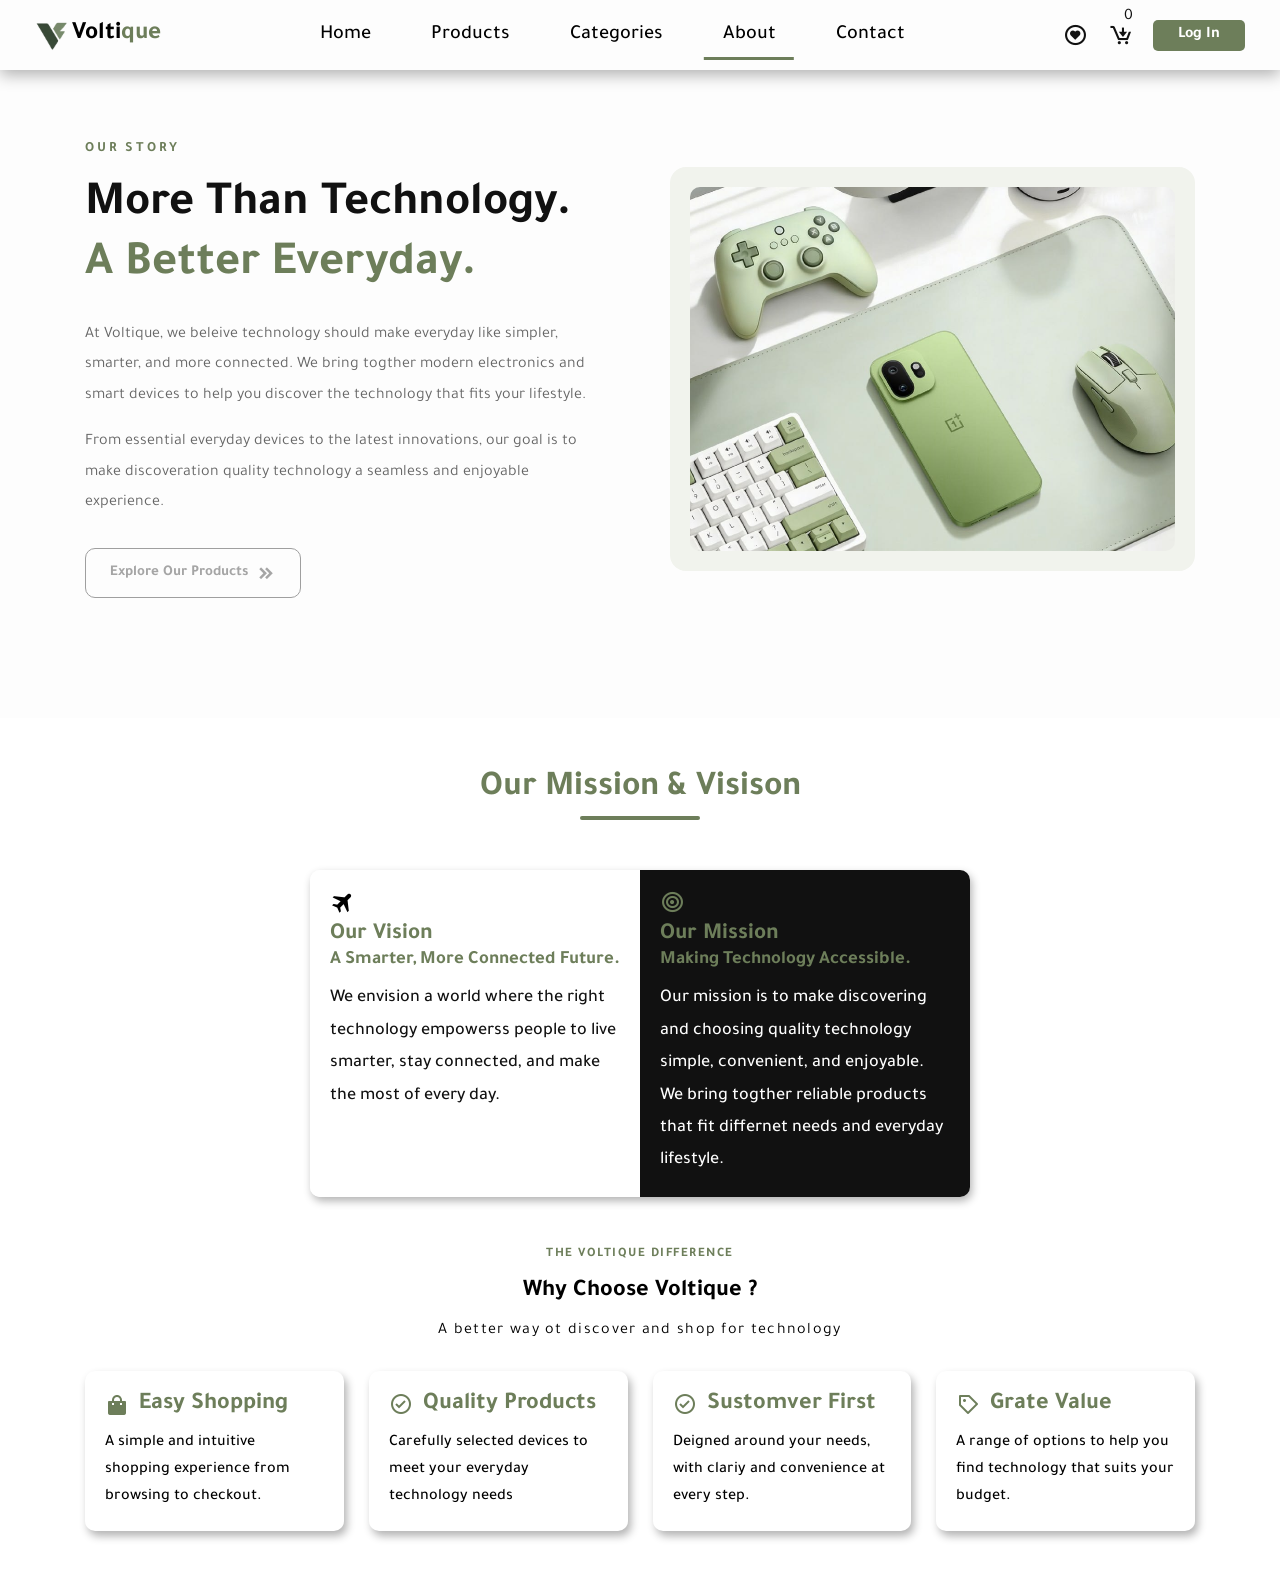
==== pages/about.html @ 792c7e9b "working on about section" ====
<!doctype html>
<html lang="en">
  <head>
    <meta charset="UTF-8" />
    <meta name="viewport" content="width=device-width, initial-scale=1.0" />
    <!-- Css Main File  -->
    <link rel="stylesheet" href="../css/style.css" />
    <!-- About Us Css File  -->
    <link rel="stylesheet" href="../css/about.css" />
    <!-- Google fonts link  -->
    <link rel="preconnect" href="https://fonts.googleapis.com" />
    <link rel="preconnect" href="https://fonts.gstatic.com" crossorigin />
    <link
      href="https://fonts.googleapis.com/css2?family=Tajawal:wght@200;300;400;500;700;800;900&display=swap"
      rel="stylesheet"
    />
    <!-- Box Icons link  -->
    <link
      href="https://unpkg.com/boxicons@2.1.4/css/boxicons.min.css"
      rel="stylesheet"
    />
    <title>TechnoHub</title>
  </head>
  <body>
    <nav class="nav">
      <div class="logo">
        <img src="../imgs/Voltique-logo.png" alt="" />Volti<span>que</span>
      </div>
      <ul class="links">
        <li><a class="link" href="../index.html">Home</a></li>
        <li><a class="link" href="products.html">Products</a></li>
        <li><a class="link" href="categories.html">Categories</a></li>
        <li><a class="link" href="about.html">About</a></li>
        <li><a class="link" href="contact.html">Contact</a></li>
      </ul>
      <div class="nav-icons">
        <a href="wishlist.html" class="favorite-link">
          <i class="bx bx-heart-circle wishlist-icon"></i>
        </a>
        <a href="cart.html" class="cart-wrapper">
          <i class="bx bx-cart-download cart-icon"></i>
          <span class="cart-count">0</span>
        </a>
        <i class="bx bx-menu menu-icon"></i>
        <a href="login.html" class="log-in">Log In</a>
      </div>
    </nav>
    <!-- Our Story Section  -->
    <section id="our-story" class="our-story section-padding">
      <div class="container">
        <div class="sotry-content">
          <span class="section-subtitle">OUR STORY</span>
          <h1 class="story-title">
            More Than Technology. <span>A Better Everyday.</span>
          </h1>
          <p class="story-description">
            At Voltique, we beleive technology should make everyday like
            simpler, smarter, and more connected. We bring togther modern
            electronics and smart devices to help you discover the technology
            that fits your lifestyle.
          </p>
          <p class="story-description">
            From essential everyday devices to the latest innovations, our goal
            is to make discoveration quality technology a seamless and enjoyable
            experience.
          </p>
          <a href="products.html" class="story-btn"
            >Explore Our Products <i class="bx bxs-chevrons-right"></i
          ></a>
        </div>
        <div class="story-img">
          <img
            src="../imgs/aboutUs-main.png"
            alt="collection of modern electronic devices"
          />
        </div>
      </div>
    </section>
    <section class="our-vision">
      <h2 class="main-title">Our Mission & Visison</h2>
      <div class="container">
        <div class="vision-mission-box">
          <div class="left">
            <i class="bx bxs-plane-alt"></i>
            <h3><span>Our Vision</span>A Smarter, More Connected Future.</h3>
            <p>
              We envision a world where the right technology empowerss people to
              live smarter, stay connected, and make the most of every day.
            </p>
          </div>
          <div class="right">
            <i class="bx bx-bullseye"></i>
            <h3><span>Our Mission</span> Making Technology Accessible.</h3>
            <p>
              Our mission is to make discovering and choosing quality technology
              simple, convenient, and enjoyable. We bring togther reliable
              products that fit differnet needs and everyday lifestyle.
            </p>
          </div>
        </div>
      </div>
    </section>
    <section class="chooseUs">
      <div class="choose-content">
        <p class="choose-subtitle">THE VOLTIQUE DIFFERENCE</p>
        <h1 class="choose-title">Why Choose Voltique ?</h1>
        <p class="choose-description">
          A better way ot discover and shop for technology
        </p>
      </div>
      <div class="container">
        <div class="choose-box">
          <h2 class="choose-box-title">
            <i class="bx bxs-shopping-bag"></i> Easy Shopping
          </h2>
          <p class="choose-box-description">
            A simple and intuitive shopping experience from browsing to
            checkout.
          </p>
        </div>

        <div class="choose-box">
          <h2 class="choose-box-title">
            <i class="bx bx-check-circle"></i>Quality Products
          </h2>
          <p class="choose-box-description">
            Carefully selected devices to meet your everyday technology needs
          </p>
        </div>

        <div class="choose-box">
          <h2 class="choose-box-title">
            <i class="bx bx-check-circle"></i> Sustomver First
          </h2>
          <p class="choose-box-description">
            Deigned around your needs, with clariy and convenience at every
            step.
          </p>
        </div>

        <div class="choose-box">
          <h2 class="choose-box-title">
            <i class="bx bx-purchase-tag"></i> Grate Value
          </h2>
          <p class="choose-box-description">
            A range of options to help you find technology that suits your
            budget.
          </p>
        </div>
      </div>
    </section>
    <script src="../js/main.js"></script>
  </body>
</html>
---- css/style.css ----
:root {
  --white: #fdfdfd;
  --gray: #a4a9a5;
  --sage: #6d7e5a;
  --dark-green: #38472a;
  --black: #111111;
}

* {
  padding: 0;
  margin: 0;
  box-sizing: border-box;
}
html {
  scroll-behavior: smooth;
}

body {
  font-family: "Tajawal", sans-serif;
}
a {
  text-decoration: none;
}
li {
  list-style: none;
}

.container {
  width: 100%;
  max-width: 1170px;
  margin: 0 auto;
  padding: 0 30px;
}

.main-title {
  font-size: 35px;
  text-align: center;
  position: relative;
  margin-bottom: 30px;
  color: var(--sage);
}

.main-title::before {
  content: "";
  position: absolute;
  width: 120px;
  height: 4px;
  background-color: var(--sage);
  border-radius: 10px;
  bottom: -10px;
  left: 50%;
  transform: translateX(-50%);
}
.main-paragraph {
  font-size: 20px;
  text-align: center;
  margin-bottom: 50px;
}

@media (max-width: 768px) {
  .main-title {
    font-size: 25px;
  }
  .main-title::before {
    width: 100px;
    height: 3px;
  }
  .main-paragraph {
    font-size: 16px;
  }
}

.reveal {
  opacity: 0;
  transition:
    opacity 1s ease,
    transform 1s ease;
}
.reveal-left {
  transform: translateX(-50px);
}
.reveal-right {
  transform: translateX(50px);
}
.reveal-up {
  transform: translateY(40px);
}
.reveal-show {
  opacity: 1;
  transform: translate(0, 0);
}

/* Start Nav  */
.nav {
  position: fixed;
  top: 0;
  left: 0;
  display: flex;
  justify-content: space-between;
  align-items: center;
  width: 100%;
  box-shadow: 0 5px 15px rgba(0 0 0 / 0.3);
  background-color: rgba(253, 253, 253, 0.85);
  backdrop-filter: blur(15px);
  padding: 0 35px;
  z-index: 10000;
}
@media (max-width: 768px) {
  .nav {
    padding: 0 20px;
  }
}

.nav .logo {
  font-size: 25px;
  font-weight: 700;
  height: 70px;
  display: flex;
  justify-content: center;
  align-items: center;
}
.nav .logo span {
  color: var(--sage);
}
.nav .logo img {
  width: 35px;
  height: 35px;
  object-fit: cover;
  margin-right: 2px;
}
.nav .links {
  display: flex;
}
.nav .links .link {
  position: relative;
  display: flex;
  justify-content: center;
  align-items: center;
  height: 70px;
  font-size: 20px;
  font-weight: 500;
  color: black;
  padding: 0 30px;
  overflow: hidden;
}
@media (min-width: 769px) {
  .nav .links .link::before {
    content: "";
    position: absolute;
    width: 0;
    height: 3px;
    bottom: 10px;
    left: 50%;
    transform: translateX(-50%);
    background-color: #6d7e5a;
    transition: all 0.3s ease;
  }
  .nav .links .link:hover::before {
    width: 80%;
  }
  .nav .links .link.active::before {
    width: 80%;
  }
}

.nav .nav-icons {
  display: flex;
  justify-content: center;
  align-items: center;
  height: 70px;
  gap: 20px;
}
.nav-icons .log-in {
  display: flex;
  justify-content: center;
  align-items: center;
  font-size: 16px;
  font-weight: 600;
  padding: 6px 25px;
  background-color: var(--sage);
  border-radius: 5px;
  color: white;
  text-align: center;
  transition: 0.3s ease;
}
.nav-icons .log-in:hover {
  background-color: var(--dark-green);
}
.nav-icons i {
  font-size: 25px;
  color: var(--black);
  transition: all 0.3s;
  cursor: pointer;
}

.nav-icons i:hover {
  color: var(--sage);
}

.favorite-link {
  display: flex;
  justify-content: center;
  align-items: center;
}

.nav .nav-icons .cart-wrapper {
  display: flex;
  justify-content: center;
  align-items: center;
  position: relative;
}
.nav .nav-icons .cart-wrapper span {
  position: absolute;
  top: -15px;
  right: 0px;
  color: var(--black);
}
.nav-icons .menu-icon {
  display: none;
}
@media (max-width: 992px) {
  .nav .links .link {
    font-size: 16px;
    padding: 0px 15px;
  }
  .nav .logo {
    font-size: 22px;
  }
  .nav .logo img {
    width: 30px;
    height: 30px;
  }
  .nav-icons a i {
    font-size: 20px;
  }
  .nav-icons .log-in {
    font-size: 14px;
    padding: 5px 10px;
  }
}
@media (max-width: 768px) {
  .nav .logo {
    font-size: 25px;
  }
  .nav .logo img {
    width: 25px;
    height: 25px;
  }
  .nav .links {
    display: none;
  }
  .nav .links.open,
  .nav .links.closing {
    position: absolute;
    display: flex;
    flex-direction: column;
    width: 100%;
    top: 70px;
    left: 0;
    justify-content: center;
    align-items: center;
    background: rgba(109, 126, 90, 80%);
    border-bottom-left-radius: 20px;
    border-bottom-right-radius: 20px;
    overflow: hidden;
  }
  .nav .links.open {
    animation: nav-to-down 0.5s ease forwards;
  }
  .nav .links.closing {
    animation: nav-to-up 0.5s ease forwards;
    pointer-events: none;
  }
  @keyframes nav-to-down {
    from {
      top: 60px;
      opacity: 0;
    }
    to {
      top: 70px;
      opacity: 1;
    }
  }
  @keyframes nav-to-up {
    from {
      top: 70px;
      opacity: 1;
    }
    to {
      top: 60px;
      opacity: 0;
    }
  }
  .nav .links.open li,
  .nav .links.closing li {
    width: 100%;
    transition: 0.3s;
  }
  .nav .links.open .link,
  .nav .links.closing .link {
    font-size: 15px;
    color: white;
    font-weight: bold;
    height: 50px;
    padding: 0 10px;
  }
  .nav .links.open li:hover {
    background-color: var(--dark-green);
  }

  .nav .nav-icons {
    gap: 10px;
  }
  .nav .nav-icons .cart-wrapper span {
    top: -12px;
  }
  .nav-icons .log-in {
    font-size: 14px;
    padding: 6px 10px;
  }
  .nav-icons a i {
    font-size: 22px;
  }

  .nav-icons .menu-icon {
    display: inline;
    font-size: 22px;
  }
}

/* Small Mobile Screen  */
@media (max-width: 450px) {
  .nav {
    padding: 0 12px;
  }
  .nav .logo {
    font-size: 21px;
    white-space: nowrap;
  }
  .nav .logo img {
    width: 24px;
    height: 24px;
    transform: translateY(-3px);
  }
  .nav .nav-icons {
    gap: 8px;
  }
  .nav .nav-icons a i,
  .nav .nav-icons .menu-icon {
    font-size: 20px;
  }
  .nav .nav-icons .log-in {
    font-size: 12px;
    padding: 5px 7px;
    white-space: nowrap;
  }
}
@media (max-width: 320px) {
  .nav {
    padding: 0 8px;
  }
  .nav .logo {
    font-size: 18px;
  }
  .nav .logo img {
    width: 20px;
    height: 20px;
  }
  .nav .nav-icons {
    gap: 5px;
  }
  .nav .nav-icons a i,
  .nav .nav-icons .menu-icon {
    font-size: 18px;
  }
  .nav .nav-icons .log-in {
    font-size: 10px;
    padding: 4px;
  }
}

/* End Nav  */

/* Start hero section */
.hero-section {
  position: relative;
}
.hero-section .container {
  display: flex;
  justify-content: space-between;
  align-items: center;
  height: 100vh;
  gap: 20px;
}
.hero-section .hero-content {
  width: 100%;
  max-width: 500px;
}
.hero-content h1 {
  margin-bottom: 25px;
  color: var(--sage);
  font-size: 38px;
}
.hero-content p {
  margin-bottom: 40px;
  font-size: 20px;
  line-height: 1.8;
}
.hero-content a {
  padding: 14px 30px;
  font-size: 15px;
  border: none;
  border-radius: 20px;
  background-color: var(--sage);
  color: var(--white);
  box-shadow: 3px 5px 10px rgba(0 0 0 / 0.3);
  transition: all 0.3s ease;
}
.hero-content a:hover {
  background-color: var(--dark-green);
  box-shadow: 5px 8px 12px rgba(0 0 0 / 0.4);
}
.hero-content a i {
  margin-left: 5px;
}
.hero-section .hero-img {
  width: 100%;
  max-width: 500px;
  height: 450px;
  overflow: hidden;
  border-radius: 10px;
}
.hero-img img {
  width: 100%;
  height: 100%;
  object-fit: cover;
  display: block;
  transition: transform 0.3s;
}
.hero-img:hover img {
  transform: scale(1.02);
}
@media (max-width: 992px) {
  .hero-section .container {
    justify-content: center;
  }
  .hero-content h1 {
    font-size: 30px;
  }
  .hero-content p {
    font-size: 18px;
  }
  .hero-content button {
    font-size: 15px;
    padding: 12px 25px;
  }
  .hero-section .hero-img {
    max-width: 400px;
    height: 330px;
  }
}

@media (max-width: 768px) {
  .hero-section {
    margin-bottom: 50px;
  }
  .hero-section .container {
    flex-direction: column;
    height: auto;
    min-height: 100vh;
    padding-top: 100px;
    padding-bottom: 30px;
    gap: 40px;
  }
  .hero-content {
    text-align: center;
    order: 2;
  }
  .hero-section .hero-img {
    width: 100%;
    max-width: 400px;
    height: 370px;
  }
}
/* End hero section */

.products {
  position: relative;
  margin-bottom: 50px;
}
.products .container {
  display: grid;
  grid-template-columns: repeat(auto-fill, minmax(250px, 1fr));
  gap: 20px;
  margin-top: 70px;
  margin-bottom: 70px;
}
.products .product-card {
  border-radius: 20px;
  background-color: #e7e7e7;
  box-shadow: 3px 5px 10px rgba(0 0 0 / 0.3);
  transition:
    transform 0.3s ease,
    box-shadow 0.3s ease;
  overflow: hidden;
  cursor: pointer;
}
.products .product-card:hover {
  transform: translateY(-5px);
  box-shadow: 4px 7px 12px rgba(0 0 0 / 0.4);
}
.products .product-img {
  width: 100%;
  height: 250px;
  overflow: hidden;
  border-radius: 20px;
}
.products .product-img img {
  width: 100%;
  height: 100%;
  object-fit: cover;
  display: block;
}
@media (max-width: 768px) {
  .products .product-img {
    height: 500px;
  }
}
.products .product-info {
  padding: 15px;
  position: relative;
}
.product-info h2 {
  text-align: center;
  font-size: 20px;
  margin-bottom: 15px;
  padding-bottom: 15px;
  color: var(--sage);
  border-bottom: 2px solid var(--gray);
}

.product-info .price {
  font-size: 20px;
  font-weight: 700;
}
.product-info .rate {
  font-size: 18px;
  display: flex;
  align-items: center;
  gap: 5px;
}
.product-info .rate i {
  color: orange;
}
.product-card .feature-product-link-div {
  display: flex;
  justify-content: flex-start;
  align-items: center;
  margin-top: 15px;
}
.feature-product-link-div .feature-product-link {
  display: flex;
  justify-content: center;
  align-items: center;
  gap: 5px;
  padding: 10px;
  border-radius: 15px;
  background-color: var(--white);
  color: var(--black);
  font-size: 16px;
  font-weight: 600;
  box-shadow: 2px 4px 8px rgba(0 0 0 / 0.3);
  transition: 0.3s;
}
.feature-product-link:hover {
  background-color: var(--sage);
  color: white;
}
.feature-product-link:hover i {
  animation: arrow-move 1s linear infinite;
}
@keyframes arrow-move {
  0%,
  100% {
    transform: translateX(0);
  }
  50% {
    transform: translateX(5px);
  }
}

.products .all-products-link {
  display: flex;
  justify-content: center;
}
.products .all-products-link a {
  font-size: 25px;
  font-weight: bold;
  color: var(--white);
  background-color: var(--sage);
  padding: 8px 30px;
  border-radius: 20px;
  transition: 0.3s;
}
.products .all-products-link a:hover {
  background-color: var(--dark-green);
}
/* End Products  */

/* Start Categories */
.categories {
  position: relative;
  margin-bottom: 100px;
  padding: 40px 0;
}
.categories .container {
  display: grid;
  grid-template-columns: repeat(auto-fill, minmax(250px, 1fr));
  gap: 30px;
}
.categories .card {
  position: relative;
  border: 1px solid var(--gray);
  overflow: hidden;
  border-radius: 20px;
  transition: all 0.3s;
  box-shadow: 3px 5px 10px rgba(0 0 0 / 0.3);
  cursor: pointer;
}
.categories .card:hover {
  transform: translateY(-5px);
  box-shadow: 4px 7px 12px rgba(0 0 0 / 0.4);
}
.categories .card-img {
  position: relative;
  width: 100%;
  height: 250px;
  overflow: hidden;
}
.categories .card-img img {
  width: 100%;
  height: 100%;
  object-fit: cover;
  display: block;
  transition: transform 0.3s ease;
}
.categories .card:hover .card-img img {
  transform: scale(1.04);
}
.categories .card-info {
  text-align: center;
  padding: 20px;
  transition: 0.3s;
}
.categories .card-info h2 {
  font-size: 18px;
}
.categories .card:hover .card-info {
  background-color: var(--sage);
  color: var(--white);
}

/* End Categories */

/* Start Products  */
/* start special-offer  */
.special-offer {
  background-color: var(--sage);
  text-align: center;
  color: var(--white);
  padding: 30px 0;
  margin-bottom: 100px;
}
.special-offer h1 {
  margin-bottom: 15px;
}
.special-offer p {
  margin-bottom: 15px;
  font-size: 20px;
}
.special-offer a {
  font-size: 20px;
  color: var(--black);
  background-color: white;
  border-radius: 10px;
  padding: 4px 15px;
  transition: 0.3s;
}
.special-offer a:hover {
  background-color: var(--gray);
  color: var(--white);
}

/* End special-offer  */

/* start chose section  */
.choose-us {
  position: relative;
  margin-bottom: 100px;
}
.choose-us .container {
  display: grid;
  grid-template-columns: repeat(auto-fill, minmax(250px, 1fr));
  gap: 30px;
  background-color: #e7e7e7;
  padding: 20px;
  border-radius: 10px;
}
.choose-us .box {
  padding: 10px 0;
  text-align: center;
  background-color: var(--white);
  border-radius: 20px;
  color: var(--black);
  transition: all 0.3s ease;
  cursor: pointer;
}
.choose-us .box:hover {
  background-color: var(--sage);
  color: var(--white);
  transform: translateY(-5px);
}
.choose-us .box i {
  font-size: 22px;
}
/* end chose section  */

/* start brands section  */
.brands-slider {
  width: 100%;
  overflow: hidden;
  background-color: var(--black);
  padding: 20px 0;
  margin-bottom: 100px;
}

.brands-track {
  display: flex;
  width: max-content;
  animation: scrollBrands 20s linear infinite;
}

.brands-group {
  display: flex;
  gap: 30px;
}

.brands-slider .brand {
  color: var(--white);
  flex: 0 0 180px;

  display: flex;
  align-items: center;
  justify-content: center;

  padding: 10px 0;

  font-size: 20px;
  font-weight: 600;
  white-space: nowrap;

  cursor: pointer;
  border-radius: 20px;

  transition: 0.3s;
}

.brands-slider .brand:hover {
  background-color: var(--white);
  color: var(--black);
}

@keyframes scrollBrands {
  from {
    transform: translateX(0);
  }

  to {
    transform: translateX(-50%);
  }
}
/* end brands section  */

/* start contact */
.contact {
  position: relative;
  margin-bottom: 100px;
}
.contact .container {
  text-align: center;
  padding: 20px 0;
}
.contact h1 {
  color: var(--sage);
  letter-spacing: 1.5px;
  margin-bottom: 10px;
}
.contact p {
  color: var(--black);
  font-size: 20px;
  margin-bottom: 15px;
}
.contact .info-div {
  display: flex;
  justify-content: center;
  align-items: center;
  gap: 20px;
}
.contact input {
  width: 400px;
  padding: 10px;
  border: none;
  border-radius: 20px;
  text-align: center;
  font-size: 16px;
  background-color: #ededed;
  color: black;
  transition: 0.3s ease;
}
.contact input::placeholder {
  transition: 0.3s;
}
.contact input:focus {
  outline: none;
  width: 500px;
}
.contact input:focus::placeholder {
  opacity: 0;
}
.contact button {
  padding: 10px 15px;
  border: none;
  border-radius: 20px;
  font-size: 16px;
  cursor: pointer;
  transition: 0.3s;
}
.contact button:hover {
  background-color: var(--black);
  color: var(--white);
}
@media (max-width: 768px) {
  .contact .info-div {
    flex-direction: column;
  }
  .contact input {
    width: 200px;
  }
  .contact input:focus {
    width: 250px;
  }
}
/* end contact */

/* start footer */
.footer {
  position: relative;
  background-color: #191919;
  padding: 50px 0 0;
}
.footer .container {
  display: grid;
  grid-template-columns: repeat(auto-fill, minmax(250px, 1fr));
  gap: 30px;
  margin-bottom: 10px;
}
.footer .footer-logo {
  display: flex;
  justify-content: center;
  align-items: center;
  color: white;
  font-size: 40px;
  margin: -5px 0 20px;
}
.footer-logo img {
  width: 40px;
  height: 40px;
}
.footer .footer-logo span {
  color: var(--sage);
}
@media (min-width: 769px) {
  .footer .footer-logo {
    justify-content: flex-start;
  }
}
.footer .column p {
  color: var(--white);
  font-size: 18px;
}
.footer .social {
  display: flex;
  margin-bottom: 15px;
}
.footer .social li {
  margin-right: 10px;
}
.footer .social a {
  background-color: #313131;
  color: #b9b9b9;
  display: inline-flex;
  justify-content: center;
  align-items: center;
  width: 50px;
  height: 50px;
  font-size: 25px;
  border-radius: 15px;
  transition: 0.3s ease;
}
.footer .social .facebook:hover {
  background-color: #1877f2;
  color: var(--white);
}
.footer .social .twitter:hover {
  background-color: #1da1f2;
  color: var(--white);
}
.footer .social .youtube:hover {
  background-color: #ff0000;
  color: var(--white);
}

.footer .column .links li {
  padding: 8px 0;
  transition: 0.3s ease;
}
.footer .column .links li:not(:last-child) {
  border-bottom: 1px solid var(--white);
}
.footer .column .links li:hover {
  padding-left: 10px;
}
.footer .column .links li:hover a,
.footer .column .links li:hover a::before {
  color: var(--sage);
}
.footer .column .links li a {
  color: white;
  transition: 0.3s;
  position: relative;
  font-size: 18px;
}

.footer .column .links li a::before {
  content: ">";
  font-weight: 900;
  margin-right: 20px;
  color: var(--white);
  transition: 0.3s ease;
}

.footer .column .line {
  color: var(--white);
  display: flex;
  gap: 10px;
  margin: 10px 0 25px;
}
.footer .column .line i {
  font-size: 20px;
}
.footer .made-by {
  padding: 20px 0;
  border-top: 1px solid var(--white);
  text-align: center;
  color: var(--white);
  font-size: 18px;
  font-weight: 600;
}

@media (max-width: 768px) {
  .footer .column {
    text-align: center;
  }
  .footer .column .social {
    justify-content: center;
  }
  .footer .column .line {
    justify-content: center;
  }
}
/* end footer */
---- css/about.css ----
.our-story {
  background-color: #fdfdfd;
  overflow: hidden;
  padding: 140px 0 120px;
  margin-bottom: 50px;
}
.our-story .container {
  display: grid;
  grid-template-columns: 1fr 1fr;
  align-items: center;
  gap: 60px;
}

.story-content {
  max-width: 540px;
}
.section-subtitle {
  display: inline-block;
  margin-bottom: 18px;
  color: #6d7e5a;
  font-size: 14px;
  font-weight: 700;
  letter-spacing: 3px;
}
.story-title {
  margin-bottom: 24px;
  color: #111111;
  font-size: clamp(32px, 4vw, 48px);
  font-weight: 700;
  line-height: 1.25;
}
.story-title span {
  display: block;
  color: #6d7e5a;
}
.story-description {
  margin-bottom: 16px;
  color: #666666;
  font-size: 16px;
  line-height: 1.9;
}
.story-btn {
  display: inline-flex;
  align-items: center;
  gap: 8px;
  margin-top: 14px;
  padding: 14px 24px;
  border: 1px solid #9f9f9f;
  border-radius: 10px;
  color: #a5a5a5;
  font-size: 15px;
  font-weight: 600;
  text-decoration: none;
  transition:
    background-color 0.3s ease,
    color 0.3s ease,
    transform 0.3s ease;
}
.story-btn i {
  font-size: 20px;
  transition: transform 0.3s ease;
}
.story-btn:hover {
  background-color: transparent;
  color: #38472a;
  border-color: #111111;
}
.story-btn:hover i {
  transform: translateX(4px);
}
.story-img {
  position: relative;
  padding: 20px;
  border-radius: 16px;
  background-color: #f1f3ed;
}
.story-img img {
  display: block;
  width: 100%;
  aspect-ratio: 4/3;
  border-radius: 10px;
  object-fit: cover;
}

@media (max-width: 768px) {
  .our-story .container {
    grid-template-columns: 1fr;
    gap: 32px;
    text-align: center;
  }
  .story-content {
    max-width: 100%;
  }
  .story-title {
    font-size: clamp(30px, 7vw, 40px);
  }
  .story-description {
    font-size: 15px;
  }
  .story-img {
    padding: 12px;
  }
}
@media (max-width: 375px) {
  .story-title {
    font-size: 30px;
  }
  .story-btn {
    padding: 12px 16px;
    font-size: 14px;
  }
}
/* Start Our Vision and Mission  */

.our-vision{
  position: relative;
  margin-bottom: 50px;
}
.our-vision .container{
  display: flex;
  justify-content: center;
  padding-top: 30px;
}
.vision-mission-box{
  display: flex;
  justify-content: space-between;
  border-radius: 10px;
  box-shadow: 2px 4px 8px rgba(0 0 0 / 0.3);
  overflow: hidden;
}
.our-vision .left,
.our-vision .right{
  padding: 20px;
  width: 330px;
  position: relative;
}
.our-vision .left{
  background-color: #fff;
}
.our-vision .right{
  background-color: #111;
}
.our-vision .left i,
.our-vision .right i{
  font-size: 25px;
}
.our-vision .right i{
  color: var(--sage);
}
.our-vision .left span,
.our-vision .right span{
  font-size: 23px;
  display: block;
  font-weight: 600;
}
.our-vision .left h3{
  color: var(--sage);
}
.our-vision .right h3{
  color: var(--sage);
}
.our-vision h3{
  margin-bottom: 10px;
}
.our-vision p{
  font-weight: 500;
  font-size: 18px;
  line-height: 1.8;
}
.our-vision .left p{
  color: #111111;
}
.our-vision .right p{
  color: #fdfdfd;
}
/* Start Choose Us Section  */
.chooseUs {
  position: relative;
  margin-bottom: 50px;
}
.choose-content{
    display: flex;
    justify-content: center;
    align-items: center;
    flex-direction: column;
    margin-bottom: 30px;
}

.choose-subtitle{
    color: var(--sage);
    font-weight: 700;
    letter-spacing: 1.5px;
    margin-bottom: 15px;
    font-size: 13px;
}

.choose-title{
    margin-bottom: 15px;
}
.choose-description{
    letter-spacing: 1.3px;
}

.chooseUs .container{
    display: grid;
    grid-template-columns: repeat(auto-fill,minmax(250px,1fr));
    gap: 25px;
}

.choose-box{
    padding: 20px;
    border-radius: 10px;
    transition: 0.3s ease;
    background-color: #fff;
    box-shadow: 3px 5px 8px rgba(0 0 0 / 0.3);
    overflow: hidden;
    cursor: pointer;
}
.choose-box:hover{
    transform: translateY(-3px);
    background-color: #6d7e5a;
    box-shadow:4px 5px 10px rgba(109, 126, 90,0.5);
}

.choose-box-title{
    color: var(--sage);
    display: flex;
    align-items: center;
    gap: 10px;
    margin-bottom: 10px;
}

.choose-box-description{
    font-size: 16px;
    line-height: 1.7;
    font-weight: 500;
}

.choose-box:hover .choose-box-title{
    color: #fff;
}
.choose-box:hover .choose-box-description{
    color: #fff;
}
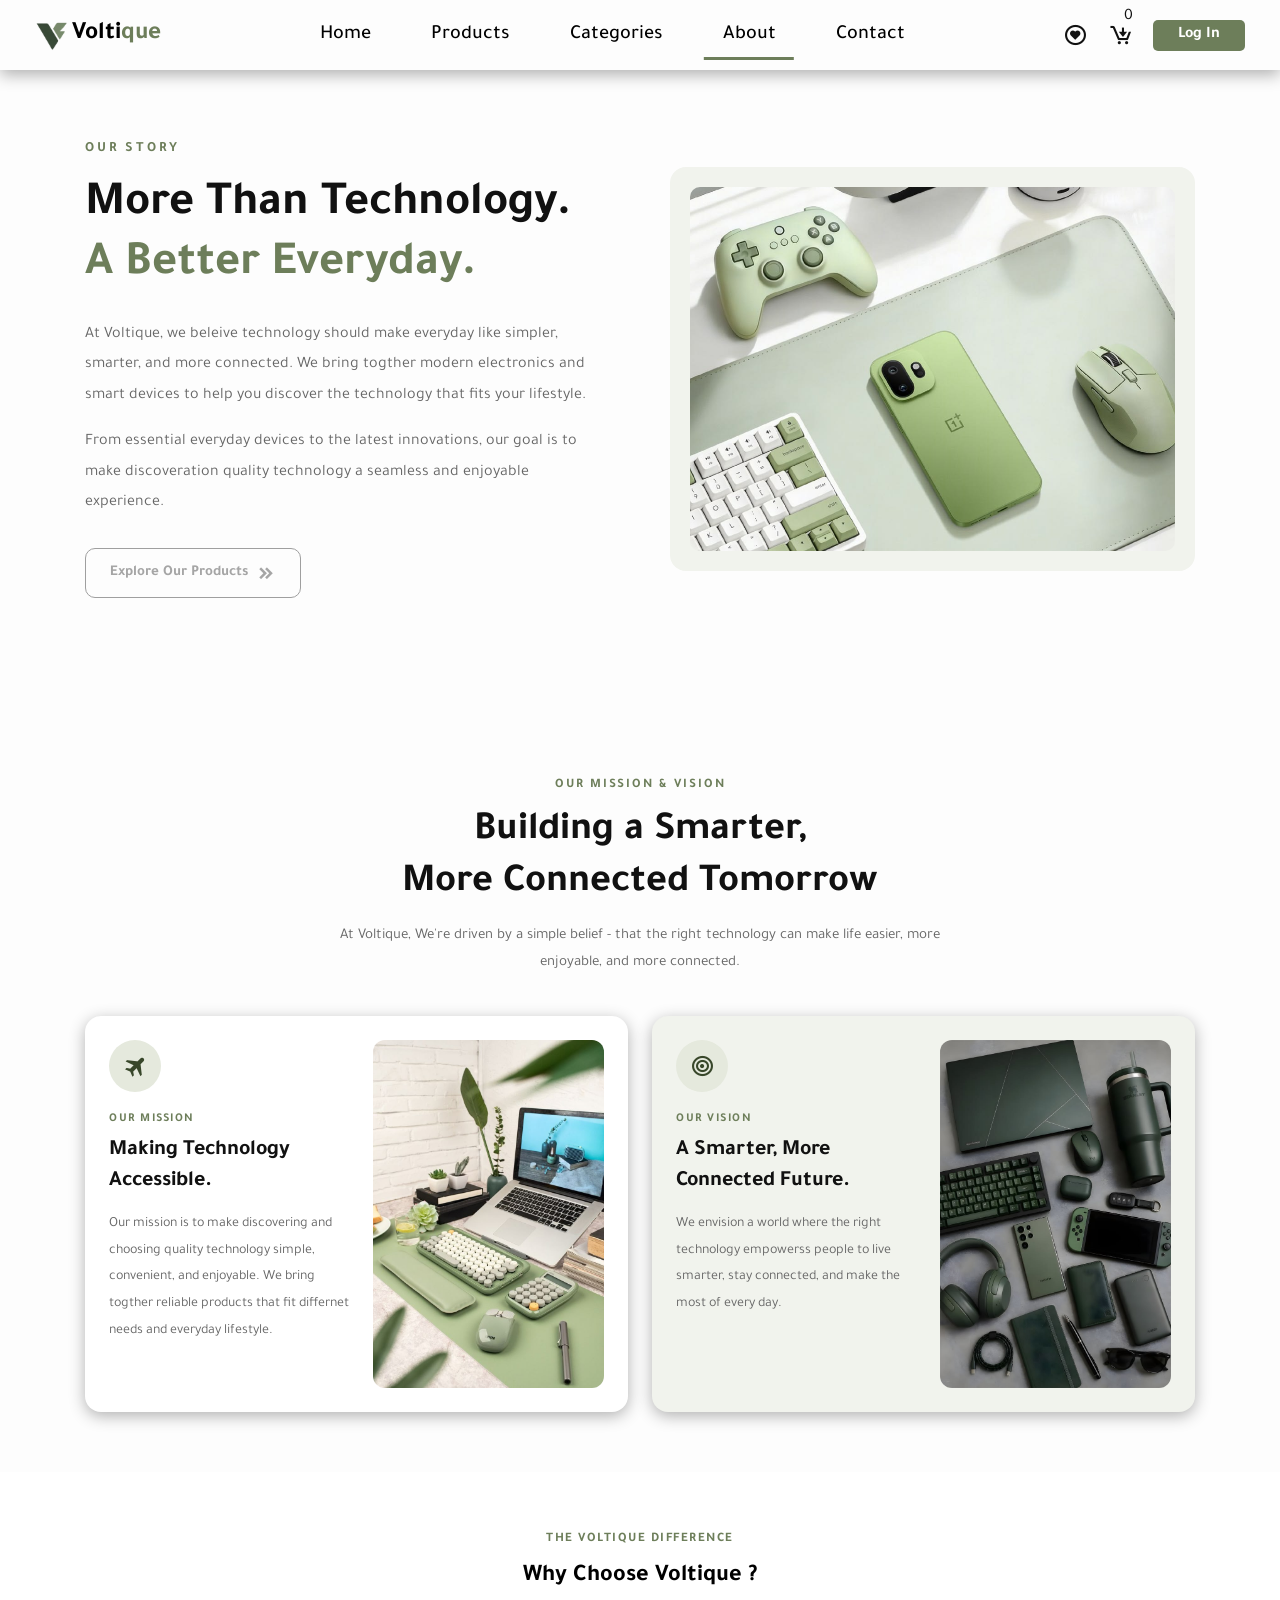
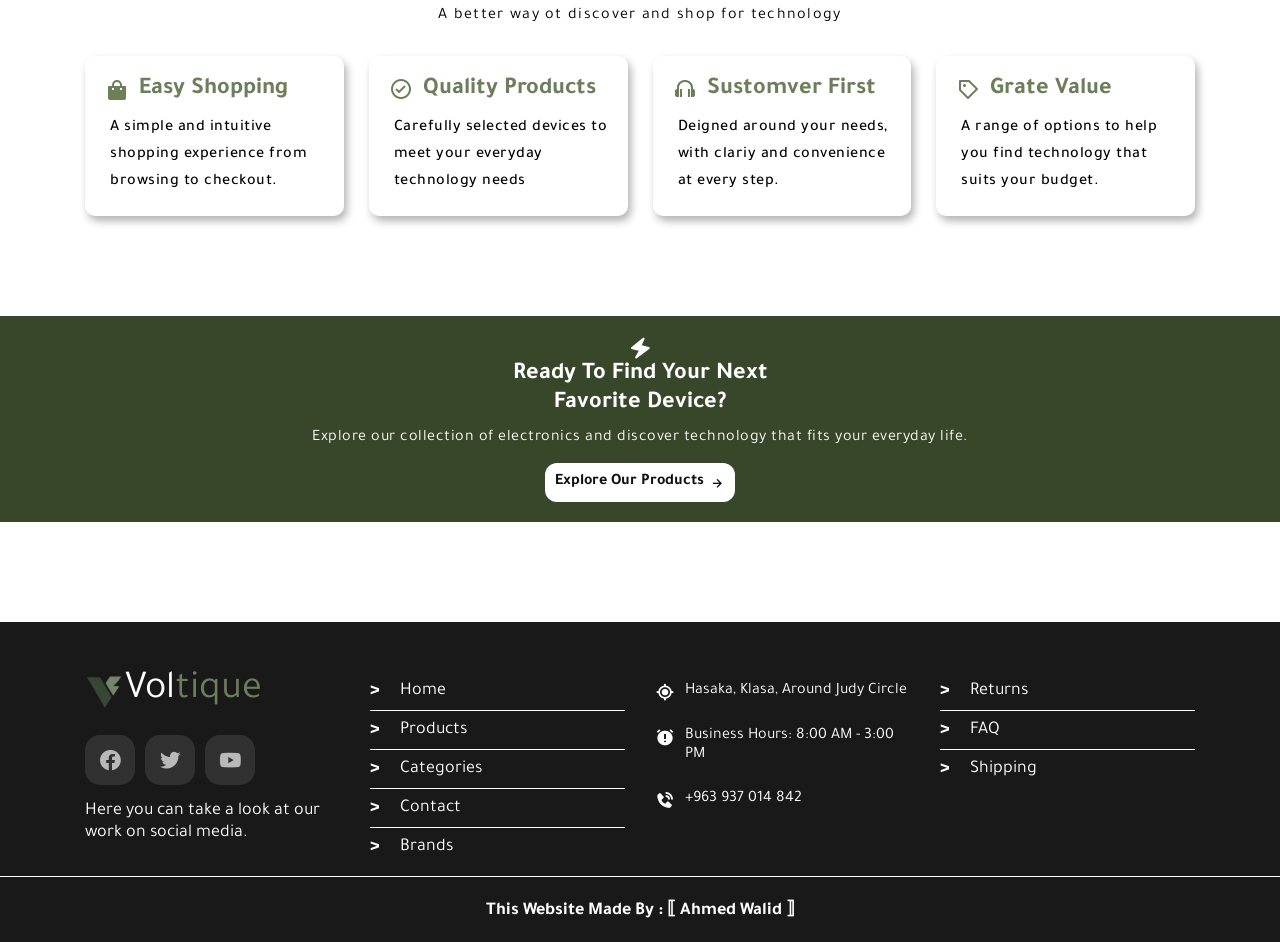
==== commit b0a9b20c: "start working on contact page" ====
--- a/pages/about.html
+++ b/pages/about.html
@@ -76,26 +76,46 @@
         </div>
       </div>
     </section>
-    <section class="our-vision">
-      <h2 class="main-title">Our Mission & Visison</h2>
-      <div class="container">
-        <div class="vision-mission-box">
-          <div class="left">
-            <i class="bx bxs-plane-alt"></i>
-            <h3><span>Our Vision</span>A Smarter, More Connected Future.</h3>
-            <p>
-              We envision a world where the right technology empowerss people to
-              live smarter, stay connected, and make the most of every day.
-            </p>
-          </div>
-          <div class="right">
-            <i class="bx bx-bullseye"></i>
-            <h3><span>Our Mission</span> Making Technology Accessible.</h3>
-            <p>
+    <section class="our-vision-mission">
+      <div class="ourVision-content">
+        <span class="ourVision-subtitle">OUR MISSION & VISION</span>
+        <h2 class="ourVision-title">
+          Building a Smarter, <br />
+          More Connected Tomorrow
+        </h2>
+        <p class="ourVision-description">
+          At Voltique, We're driven by a simple belief - that the right
+          technology can make life easier, more enjoyable, and more connected.
+        </p>
+      </div>
+      <div class="container">
+        <div class="left">
+          <div class="left-content">
+            <div class="ourVision-icon"><i class="bx bxs-plane-alt"></i></div>
+            <span class="left-subtitle">OUR MISSION</span>
+            <h2 class="left-title">Making Technology Accessible.</h2>
+            <p class="left-description">
               Our mission is to make discovering and choosing quality technology
               simple, convenient, and enjoyable. We bring togther reliable
               products that fit differnet needs and everyday lifestyle.
             </p>
+          </div>
+          <div class="left-img">
+            <img src="../imgs/our-mission.jfif" alt="our-mission-img" />
+          </div>
+        </div>
+        <div class="right">
+          <div class="right-content">
+            <div class="ourVision-icon"><i class="bx bx-bullseye"></i></div>
+            <span class="right-subtitle">OUR VISION</span>
+            <h2 class="right-title">A Smarter, More Connected Future.</h2>
+            <p class="right-description">
+              We envision a world where the right technology empowerss people to
+              live smarter, stay connected, and make the most of every day.
+            </p>
+          </div>
+          <div class="right-img">
+            <img src="../imgs/our-vision.jfif" alt="our-vision-img" />
           </div>
         </div>
       </div>
@@ -130,7 +150,7 @@
 
         <div class="choose-box">
           <h2 class="choose-box-title">
-            <i class="bx bx-check-circle"></i> Sustomver First
+            <i class="bx bx-headphone"></i> Sustomver First
           </h2>
           <p class="choose-box-description">
             Deigned around your needs, with clariy and convenience at every
@@ -149,6 +169,96 @@
         </div>
       </div>
     </section>
+    <section class="final-call">
+      <i class="bx bxs-zap final-call-icon"></i>
+      <h1>Ready To Find Your Next<br>Favorite Device?</h1>
+      <p>
+        Explore our collection of electronics and discover technology that fits
+        your everyday life.
+      </p>
+      <a href="products.html"
+        >Explore Our Products <i class="bx bx-right-arrow-alt"></i
+      ></a>
+    </section>
+    <footer class="footer" id="about">
+      <div class="container">
+        <div class="column">
+          <div class="footer-logo">
+            <img src="../imgs/Voltique-logo.png" alt="" />Vol<span>tique</span>
+          </div>
+          <ul class="social">
+            <li>
+              <a href="" class="facebook">
+                <i class="bx bxl-facebook-circle"></i>
+              </a>
+            </li>
+            <li>
+              <a href="" class="twitter">
+                <i class="bx bxl-twitter"></i>
+              </a>
+            </li>
+            <li>
+              <a href="" class="youtube">
+                <i class="bx bxl-youtube"></i>
+              </a>
+            </li>
+          </ul>
+          <p>Here you can take a look at our work on social media.</p>
+        </div>
+        <div class="column">
+          <ul class="links">
+            <li>
+              <a href="../index.html">Home</a>
+            </li>
+            <li>
+              <a href="products.html">Products</a>
+            </li>
+            <li>
+              <a href="categories.html">Categories</a>
+            </li>
+            <li>
+              <a href="contact.html">Contact</a>
+            </li>
+            <li>
+              <a href="#">Brands</a>
+            </li>
+          </ul>
+        </div>
+        <div class="column">
+          <div class="line">
+            <i class="bx bx-current-location"></i>
+            <div class="info">Hasaka, Klasa, Around Judy Circle</div>
+          </div>
+          <div class="line">
+            <i class="bx bxs-alarm-exclamation"></i>
+            <div class="info">Business Hours: 8:00 AM - 3:00 PM</div>
+          </div>
+          <div class="line">
+            <i class="bx bxs-phone-call"></i>
+            <div class="info">
+              <span>+963 937 014 842</span>
+            </div>
+          </div>
+        </div>
+        <div class="column">
+          <ul class="links">
+            <li>
+              <a href="#">Returns</a>
+            </li>
+            <li>
+              <a href="#">FAQ</a>
+            </li>
+            <li>
+              <a href="cart.html">Shipping</a>
+            </li>
+          </ul>
+        </div>
+      </div>
+      <div class="made-by">
+        This Website Made By : &LeftDoubleBracket; Ahmed Walid
+        &RightDoubleBracket;
+      </div>
+    </footer>
     <script src="../js/main.js"></script>
   </body>
 </html>
--- a/css/style.css
+++ b/css/style.css
@@ -55,6 +55,8 @@
   font-size: 20px;
   text-align: center;
   margin-bottom: 50px;
+  letter-spacing: 0.5px;
+  color: #666666;
 }
 
 @media (max-width: 768px) {
@@ -331,7 +333,7 @@
 /* Small Mobile Screen  */
 @media (max-width: 450px) {
   .nav {
-    padding: 0 12px;
+    padding: 0 15px;
   }
   .nav .logo {
     font-size: 21px;
@@ -396,15 +398,17 @@
   width: 100%;
   max-width: 500px;
 }
-.hero-content h1 {
+.hero-content .hero-section-title {
   margin-bottom: 25px;
   color: var(--sage);
   font-size: 38px;
 }
-.hero-content p {
+.hero-content .hero-section-description {
   margin-bottom: 40px;
   font-size: 20px;
   line-height: 1.8;
+  letter-spacing: 0.5px;
+  font-weight: 500;
 }
 .hero-content a {
   padding: 14px 30px;
@@ -513,7 +517,6 @@
   width: 100%;
   height: 250px;
   overflow: hidden;
-  border-radius: 20px;
 }
 .products .product-img img {
   width: 100%;
@@ -568,7 +571,7 @@
   background-color: var(--white);
   color: var(--black);
   font-size: 16px;
-  font-weight: 600;
+  font-weight: 500;
   box-shadow: 2px 4px 8px rgba(0 0 0 / 0.3);
   transition: 0.3s;
 }
--- a/css/about.css
+++ b/css/about.css
@@ -2,7 +2,6 @@
   background-color: #fdfdfd;
   overflow: hidden;
   padding: 140px 0 120px;
-  margin-bottom: 50px;
 }
 .our-story .container {
   display: grid;
@@ -54,7 +53,8 @@
   transition:
     background-color 0.3s ease,
     color 0.3s ease,
-    transform 0.3s ease;
+    transform 0.3s ease,
+    border-color 0.3s ease;
 }
 .story-btn i {
   font-size: 20px;
@@ -67,6 +67,16 @@
 }
 .story-btn:hover i {
   transform: translateX(4px);
+  animation: arrow-move 0.7s linear infinite;
+}
+@keyframes arrow-move {
+  0%,
+  100% {
+    transform: translateX(0);
+  }
+  50% {
+    transform: translateX(5px);
+  }
 }
 .story-img {
   position: relative;
@@ -82,6 +92,12 @@
   object-fit: cover;
 }
 
+@media(max-width:991px){
+  .our-story{
+   padding: 140px 0 0;
+  }
+}
+
 @media (max-width: 768px) {
   .our-story .container {
     grid-template-columns: 1fr;
@@ -112,133 +128,343 @@
 }
 /* Start Our Vision and Mission  */
 
-.our-vision{
-  position: relative;
-  margin-bottom: 50px;
-}
-.our-vision .container{
+.our-vision-mission {
+  margin-bottom: 60px;
+  padding: 60px 0;
+  background-color: #fdfdfd;
+}
+.ourVision-content {
+  display: flex;
+  flex-direction: column;
+  align-items: center;
+  text-align: center;
+  gap: 12px;
+  padding: 0 20px;
+  margin: 0 auto 40px;
+  max-width: 750px;
+}
+.ourVision-content .ourVision-subtitle {
+  color: var(--sage);
+  font-size: 13px;
+  font-weight: 700;
+  letter-spacing: 2px;
+}
+.ourVision-content .ourVision-title {
+  margin: 0;
+  color: #111111;
+  font-size: clamp(28px, 3.5vw, 40px);
+  line-height: 1.3;
+}
+.ourVision-content .ourVision-description {
+  max-width: 650px;
+  margin: 0;
+  color: #666666;
+  font-size: 15px;
+  line-height: 1.8;
+}
+.our-vision-mission .container {
+  display: grid;
+  grid-template-columns: repeat(2, minmax(0, 1fr));
+  align-items: stretch;
+  gap: 24px;
+}
+.our-vision-mission .left,
+.our-vision-mission .right {
+  display: grid;
+  grid-template-columns: minmax(0, 1fr) minmax(0, 0.95fr);
+  align-items: stretch;
+  gap: 20px;
+  min-width: 0;
+  padding: 24px;
+  border-radius: 16px;
+  background-color: #fff;
+  box-shadow: 0 4px 16px rgba(0 0 0 / 0.3);
+  transition:
+    transform 0.3s ease,
+    background-color 0.3s ease,
+    box-shadow 0.3s ease;
+    cursor: pointer;
+}
+.our-vision-mission .right {
+  background-color: #f1f3ed;
+}
+.our-vision-mission .left:hover,
+.our-vision-mission .right:hover {
+  transform: translateY(-4px);
+  box-shadow: 0 10px 24px rgba(0, 0, 0, 0.4);
+}
+.our-vision-mission .left-content,
+.our-vision-mission .right-content {
+  display: flex;
+  flex-direction: column;
+  align-items: flex-start;
+  min-width: 0;
+}
+.our-vision-mission .ourVision-icon {
   display: flex;
   justify-content: center;
-  padding-top: 30px;
-}
-.vision-mission-box{
-  display: flex;
-  justify-content: space-between;
-  border-radius: 10px;
-  box-shadow: 2px 4px 8px rgba(0 0 0 / 0.3);
+  align-items: center;
+  flex-shrink: 0;
+  width: 52px;
+  height: 52px;
+  border-radius: 50%;
+  background-color: #e5e9dd;
+  font-size: 25px;
+  color: #38472a;
+  margin-bottom: 20px;
+  transition:
+    background-color 0.3s ease,
+    color 0.3s ease;
+}
+
+.our-vision-mission .left:hover .ourVision-icon,
+.our-vision-mission .right:hover .ourVision-icon {
+  background-color: var(--sage);
+  color: #fff;
+}
+.our-vision-mission .left-subtitle,
+.our-vision-mission .right-subtitle {
+  margin-bottom: 10px;
+  color: var(--sage);
+  font-size: 12px;
+  font-weight: 700;
+  letter-spacing: 1.5px;
+}
+.our-vision-mission .left-title,
+.our-vision-mission .right-title {
+  margin: 0 0 14px;
+  color: #111111;
+  font-size: clamp(19px, 1.7vw, 24px);
+  line-height: 1.4;
+}
+.our-vision-mission .left-description,
+.our-vision-mission .right-description {
+  margin: 0;
+  color: #666666;
+  font-size: 14px;
+  line-height: 1.9;
+}
+.our-vision-mission .left-img,
+.our-vision-mission .right-img {
+  min-width: 0;
+  min-height: 280px;
   overflow: hidden;
-}
-.our-vision .left,
-.our-vision .right{
-  padding: 20px;
-  width: 330px;
-  position: relative;
-}
-.our-vision .left{
-  background-color: #fff;
-}
-.our-vision .right{
-  background-color: #111;
-}
-.our-vision .left i,
-.our-vision .right i{
-  font-size: 25px;
-}
-.our-vision .right i{
-  color: var(--sage);
-}
-.our-vision .left span,
-.our-vision .right span{
-  font-size: 23px;
+  border-radius: 12px;
+}
+.our-vision-mission .left-img img,
+.our-vision-mission .right-img img {
   display: block;
-  font-weight: 600;
-}
-.our-vision .left h3{
-  color: var(--sage);
-}
-.our-vision .right h3{
-  color: var(--sage);
-}
-.our-vision h3{
-  margin-bottom: 10px;
-}
-.our-vision p{
-  font-weight: 500;
-  font-size: 18px;
-  line-height: 1.8;
-}
-.our-vision .left p{
-  color: #111111;
-}
-.our-vision .right p{
-  color: #fdfdfd;
-}
+  width: 100%;
+  height: 100%;
+  object-fit: cover;
+  transition: transform 0.4s ease;
+}
+.our-vision-mission .left:hover img,
+.our-vision-mission .right:hover img {
+  transform: scale(1.04);
+}
+
+@media (max-width: 991px) {
+  .our-vision-mission .container {
+    grid-template-columns: 1fr;
+    gap: 24px;
+  }
+  .our-vision-mission .left,
+  .our-vision-mission .right {
+    grid-template-columns: minmax(0, 1fr) minmax(0, 0.85fr);
+  }
+  .our-vision-mission .left-img,
+  .our-vision-mission .right-img {
+    min-height: 260px;
+  }
+  .our-vision-mission .left-title,
+  .our-vision-mission .right-title {
+    font-size: 22px;
+  }
+}
+@media (max-width: 600px) {
+  .our-vision-mission {
+    padding: 40px 0;
+    margin-bottom: 30px;
+  }
+  .ourVision-content {
+    margin-bottom: 28px;
+    gap: 10px;
+  }
+  .ourVision-content .ourVision-title {
+    font-size: clamp(25px, 6vw, 32px);
+  }
+  .ourVision-content .ourVision-description {
+    font-size: 14px;
+  }
+  .our-vision-mission .left,
+  .our-vision-mission .right {
+    grid-template-columns: minmax(0, 1fr);
+    gap: 20px;
+    align-content: start;
+  }
+  .our-vision-mission .left-content,
+  .our-vision-mission .right-content {
+    height: auto;
+    min-height: 0;
+  }
+  .ourVision-content .ourVision-icon {
+    width: 46px;
+    height: 46px;
+    margin-bottom: 16px;
+    font-size: 22px;
+  }
+  .our-vision-mission .left-title,
+  .our-vision-mission .right-title {
+    font-size: 21px;
+  }
+  .our-vision-mission .left-description,
+  .our-vision-mission .right-description {
+    font-size: 14px;
+  }
+  .our-vision-mission .left-img,
+  .our-vision-mission .right-img {
+    width: 100%;
+    height: auto;
+    min-height: 0;
+    aspect-ratio: 4/3;
+  }
+  .our-vision-mission .left-img img,
+  .our-vision-mission .right-img img {
+    width: 100%;
+    height: 100%;
+    object-fit: cover;
+  }
+}
+@media (max-width: 375px) {
+  .our-vision-mission .ourVision-subtitle {
+    font-size: 11px;
+  }
+  .our-vision-mission .left-title,
+  .our-vision-mission .right-title {
+    font-size: 19px;
+  }
+}
+
 /* Start Choose Us Section  */
 .chooseUs {
   position: relative;
-  margin-bottom: 50px;
-}
-.choose-content{
-    display: flex;
+  margin-bottom: 100px;
+}
+.choose-content {
+  display: flex;
+  justify-content: center;
+  align-items: center;
+  flex-direction: column;
+  margin-bottom: 30px;
+}
+
+.choose-subtitle {
+  color: var(--sage);
+  font-weight: 700;
+  letter-spacing: 1.5px;
+  margin-bottom: 15px;
+  font-size: 13px;
+}
+
+.choose-title {
+  margin-bottom: 15px;
+}
+.choose-description {
+  letter-spacing: 1.3px;
+}
+
+.chooseUs .container {
+  display: grid;
+  grid-template-columns: repeat(auto-fill, minmax(250px, 1fr));
+  gap: 25px;
+}
+
+.choose-box {
+  padding: 20px;
+  border-radius: 10px;
+  transition: 0.3s ease;
+  background-color: #fff;
+  box-shadow: 3px 5px 8px rgba(0 0 0 / 0.3);
+  overflow: hidden;
+  cursor: pointer;
+}
+.choose-box:hover {
+  transform: translateY(-3px);
+  background-color: #6d7e5a;
+  box-shadow: 4px 5px 10px rgba(109, 126, 90, 0.5);
+}
+
+.choose-box-title {
+  color: var(--sage);
+  display: flex;
+  align-items: center;
+  gap: 10px;
+  margin-bottom: 10px;
+}
+
+.choose-box-description {
+  margin-left: 5px;
+  font-size: 16px;
+  line-height: 1.7;
+  font-weight: 500;
+  letter-spacing: 0.5px;
+}
+
+.choose-box:hover .choose-box-title {
+  color: #fff;
+}
+.choose-box:hover .choose-box-description {
+  color: #fff;
+}
+
+@media(max-width:768px){
+  .choose-box{
+    text-align: center;
+  }
+  .choose-box-title{
     justify-content: center;
-    align-items: center;
-    flex-direction: column;
-    margin-bottom: 30px;
-}
-
-.choose-subtitle{
-    color: var(--sage);
-    font-weight: 700;
-    letter-spacing: 1.5px;
-    margin-bottom: 15px;
-    font-size: 13px;
-}
-
-.choose-title{
-    margin-bottom: 15px;
-}
-.choose-description{
-    letter-spacing: 1.3px;
-}
-
-.chooseUs .container{
-    display: grid;
-    grid-template-columns: repeat(auto-fill,minmax(250px,1fr));
-    gap: 25px;
-}
-
-.choose-box{
-    padding: 20px;
-    border-radius: 10px;
-    transition: 0.3s ease;
-    background-color: #fff;
-    box-shadow: 3px 5px 8px rgba(0 0 0 / 0.3);
-    overflow: hidden;
-    cursor: pointer;
-}
-.choose-box:hover{
-    transform: translateY(-3px);
-    background-color: #6d7e5a;
-    box-shadow:4px 5px 10px rgba(109, 126, 90,0.5);
-}
-
-.choose-box-title{
-    color: var(--sage);
-    display: flex;
-    align-items: center;
-    gap: 10px;
-    margin-bottom: 10px;
-}
-
-.choose-box-description{
-    font-size: 16px;
-    line-height: 1.7;
-    font-weight: 500;
-}
-
-.choose-box:hover .choose-box-title{
-    color: #fff;
-}
-.choose-box:hover .choose-box-description{
-    color: #fff;
-}+  }
+}
+
+/* Start Final Call  */
+.final-call{
+  width: 100%;
+  display: flex;
+  justify-content: center;
+  align-items: center;
+  flex-direction: column;
+  text-align: center;
+  padding: 20px;
+  background-color: #38472a;
+  color: #fff;
+  margin-bottom: 100px;
+}
+
+.final-call-icon{
+  font-size: 25px;
+}
+.final-call h1{
+  margin-bottom: 10px;
+}
+.final-call p{
+  letter-spacing: 0.5px;
+  margin-bottom: 15px;
+}
+.final-call a{
+  display: flex;
+  justify-content: center;
+  align-items: center;
+  gap: 5px;
+  padding: 10px;
+  background-color: #fff;
+  color: #111;
+  font-weight: 600;
+  border-radius: 12px;
+  transition: background-color 0.3s ease,
+  transform 0.3s ease;
+}
+.final-call a:hover{
+  background-color: #ddd;
+  transform: translateY(-1px);
+}
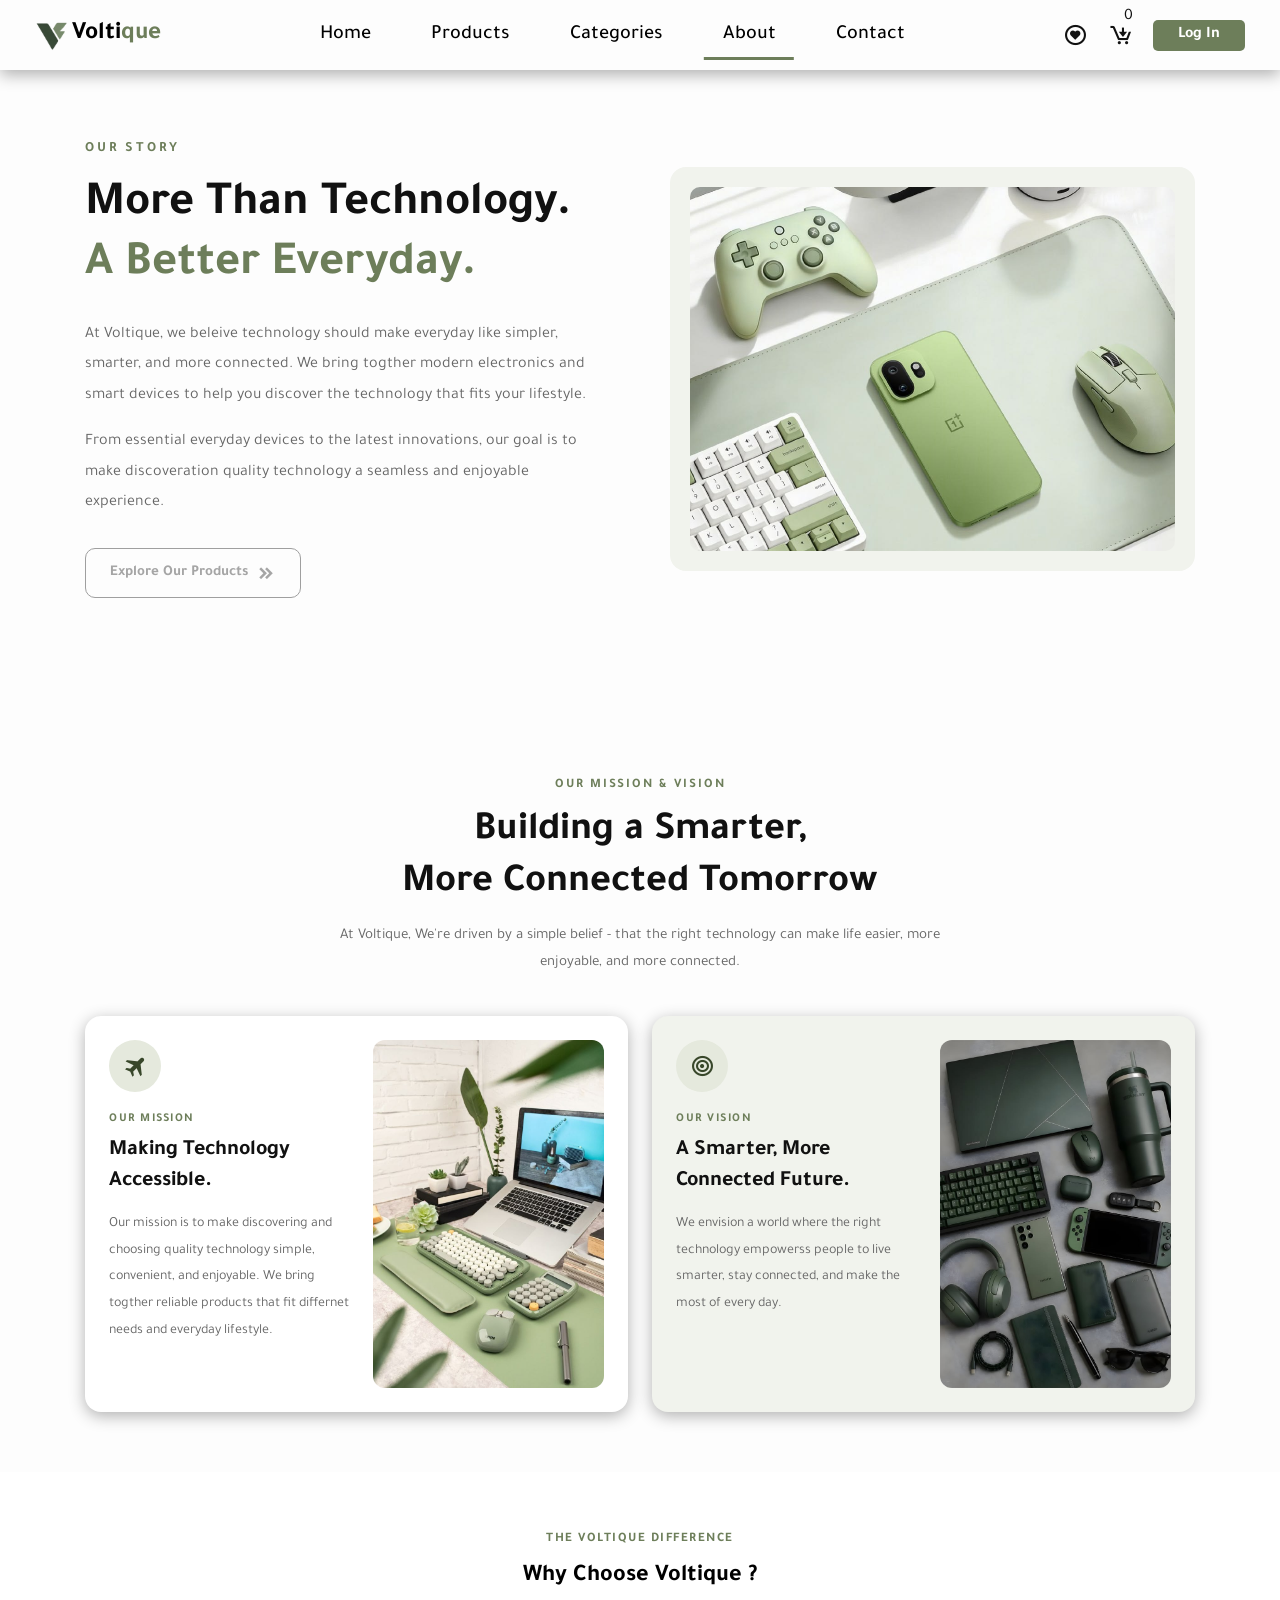
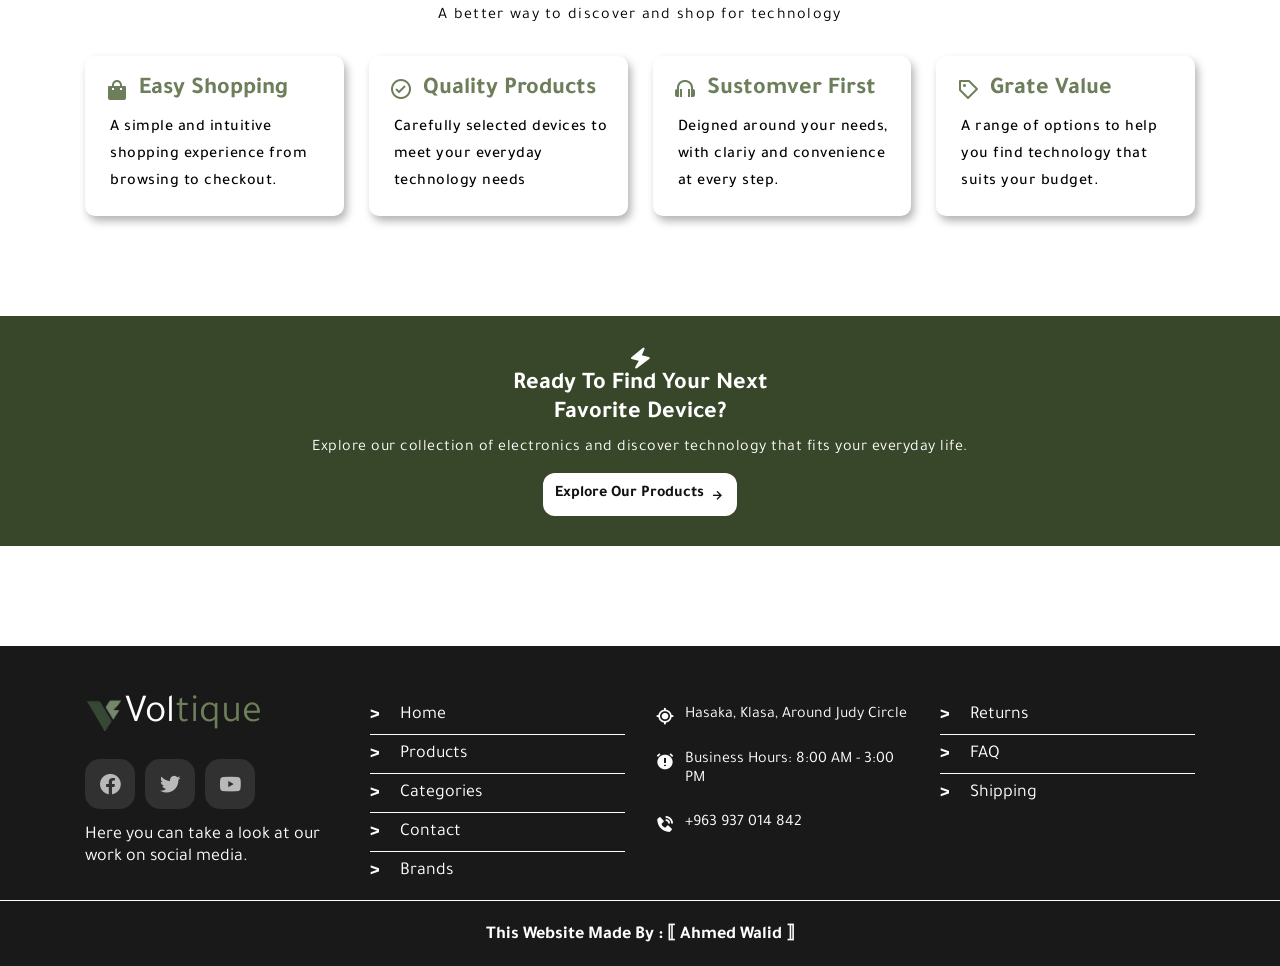
==== commit 84472197: "update website styling" ====
--- a/pages/about.html
+++ b/pages/about.html
@@ -48,7 +48,7 @@
     <!-- Our Story Section  -->
     <section id="our-story" class="our-story section-padding">
       <div class="container">
-        <div class="sotry-content">
+        <div class="sotry-content reveal reveal-left">
           <span class="section-subtitle">OUR STORY</span>
           <h1 class="story-title">
             More Than Technology. <span>A Better Everyday.</span>
@@ -68,7 +68,7 @@
             >Explore Our Products <i class="bx bxs-chevrons-right"></i
           ></a>
         </div>
-        <div class="story-img">
+        <div class="story-img reveal reveal-right">
           <img
             src="../imgs/aboutUs-main.png"
             alt="collection of modern electronic devices"
@@ -125,7 +125,7 @@
         <p class="choose-subtitle">THE VOLTIQUE DIFFERENCE</p>
         <h1 class="choose-title">Why Choose Voltique ?</h1>
         <p class="choose-description">
-          A better way ot discover and shop for technology
+          A better way to discover and shop for technology
         </p>
       </div>
       <div class="container">
--- a/css/style.css
+++ b/css/style.css
@@ -497,11 +497,11 @@
   grid-template-columns: repeat(auto-fill, minmax(250px, 1fr));
   gap: 20px;
   margin-top: 70px;
-  margin-bottom: 70px;
+  margin-bottom: 50px;
 }
 .products .product-card {
   border-radius: 20px;
-  background-color: #e7e7e7;
+  background-color: var(--white);
   box-shadow: 3px 5px 10px rgba(0 0 0 / 0.3);
   transition:
     transform 0.3s ease,
@@ -526,7 +526,7 @@
 }
 @media (max-width: 768px) {
   .products .product-img {
-    height: 500px;
+    height: 350px;
   }
 }
 .products .product-info {
@@ -568,7 +568,7 @@
   gap: 5px;
   padding: 10px;
   border-radius: 15px;
-  background-color: var(--white);
+  background-color:#e6e6e6;
   color: var(--black);
   font-size: 16px;
   font-weight: 500;
@@ -613,7 +613,7 @@
 /* Start Categories */
 .categories {
   position: relative;
-  margin-bottom: 100px;
+  margin-bottom: 60px;
   padding: 40px 0;
 }
 .categories .container {
@@ -640,6 +640,11 @@
   height: 250px;
   overflow: hidden;
 }
+@media(max-width:768px){
+  .categories .card-img{
+    height: 320px;
+  }
+}
 .categories .card-img img {
   width: 100%;
   height: 100%;
@@ -671,7 +676,7 @@
   background-color: var(--sage);
   text-align: center;
   color: var(--white);
-  padding: 30px 0;
+  padding: 30px 20px;
   margin-bottom: 100px;
 }
 .special-offer h1 {
--- a/css/about.css
+++ b/css/about.css
@@ -356,7 +356,9 @@
   justify-content: center;
   align-items: center;
   flex-direction: column;
+  text-align: center;
   margin-bottom: 30px;
+  padding: 0 20px;
 }
 
 .choose-subtitle {
@@ -372,6 +374,15 @@
 }
 .choose-description {
   letter-spacing: 1.3px;
+}
+
+@media(max-width:768px){
+  .choose-title{
+    font-size: 25px;
+  }
+  .choose-description{
+    font-size: 15px;
+  }
 }
 
 .chooseUs .container {
@@ -435,7 +446,7 @@
   align-items: center;
   flex-direction: column;
   text-align: center;
-  padding: 20px;
+  padding: 30px 20px;
   background-color: #38472a;
   color: #fff;
   margin-bottom: 100px;
@@ -444,6 +455,11 @@
 .final-call-icon{
   font-size: 25px;
 }
+@media(max-width:768px){
+  .final-call-icon{
+    margin-bottom: 15px;
+  }
+}
 .final-call h1{
   margin-bottom: 10px;
 }
@@ -456,7 +472,7 @@
   justify-content: center;
   align-items: center;
   gap: 5px;
-  padding: 10px;
+  padding: 12px;
   background-color: #fff;
   color: #111;
   font-weight: 600;
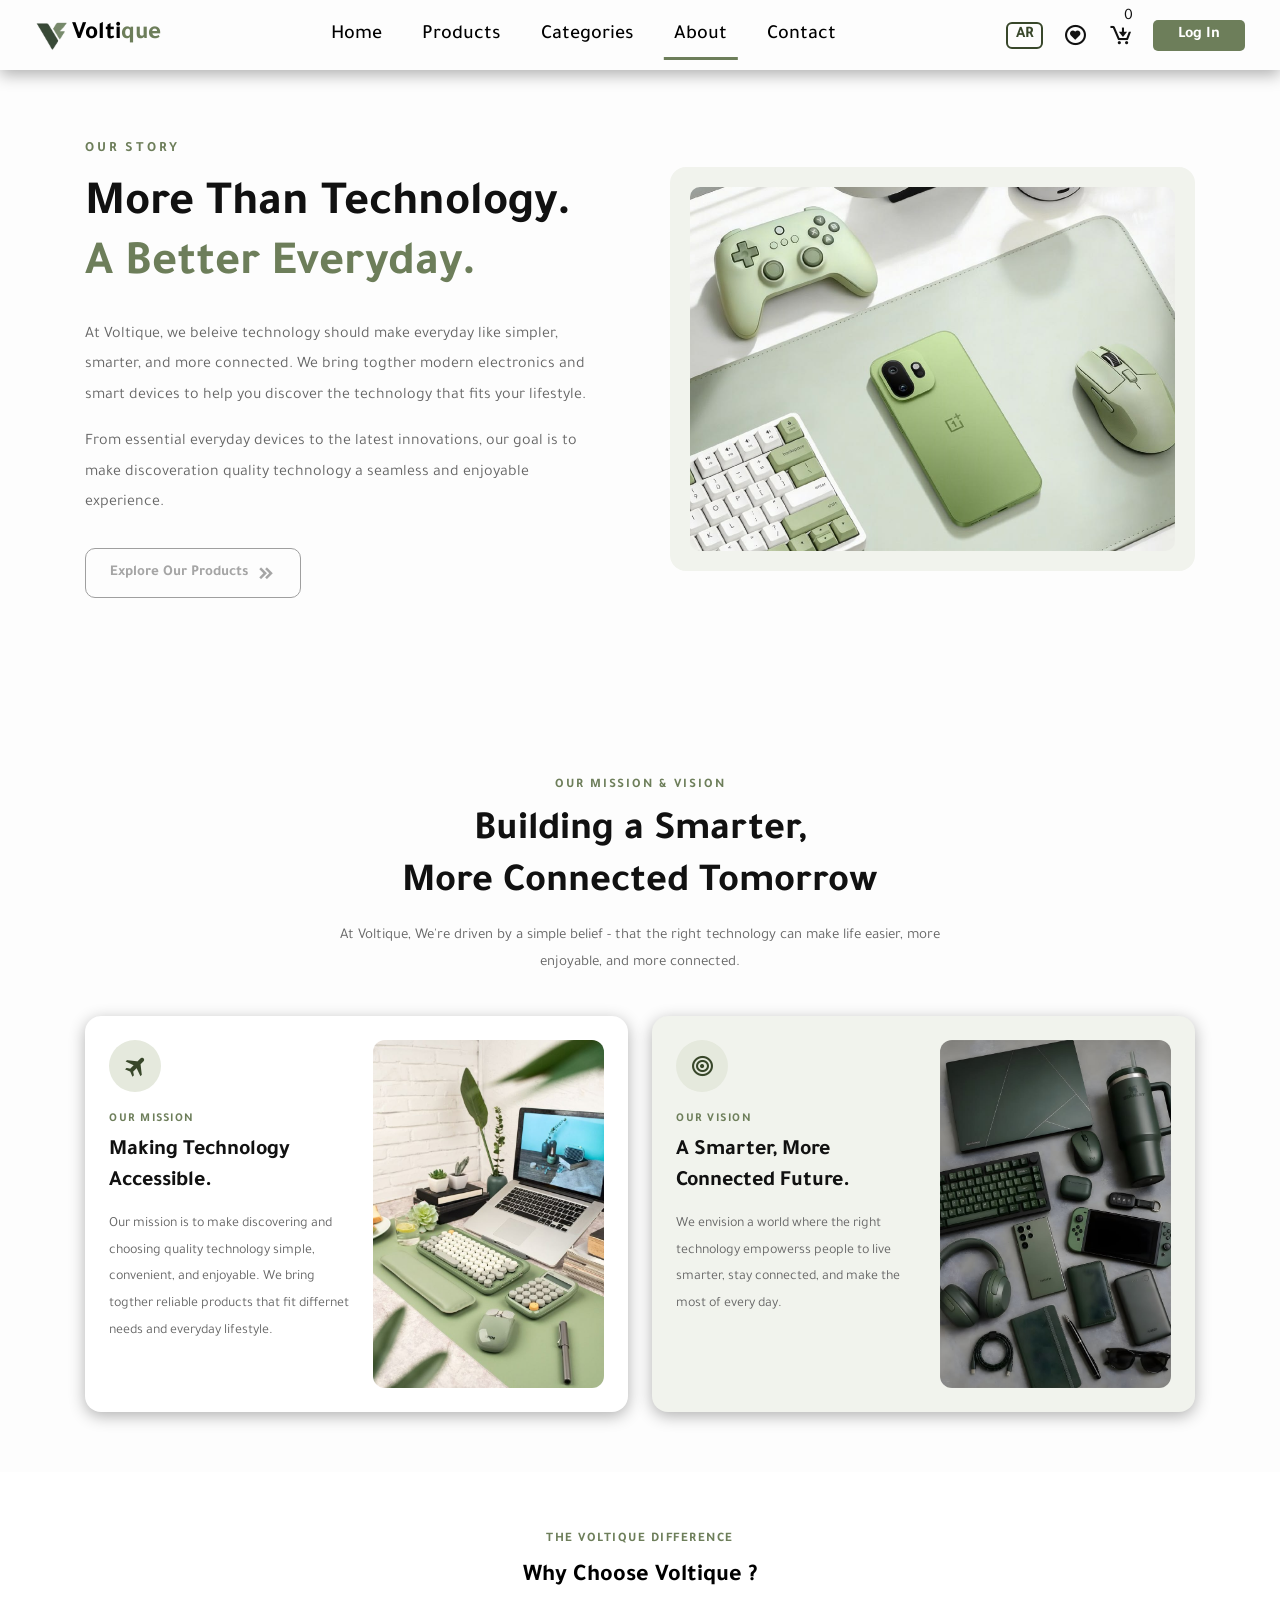
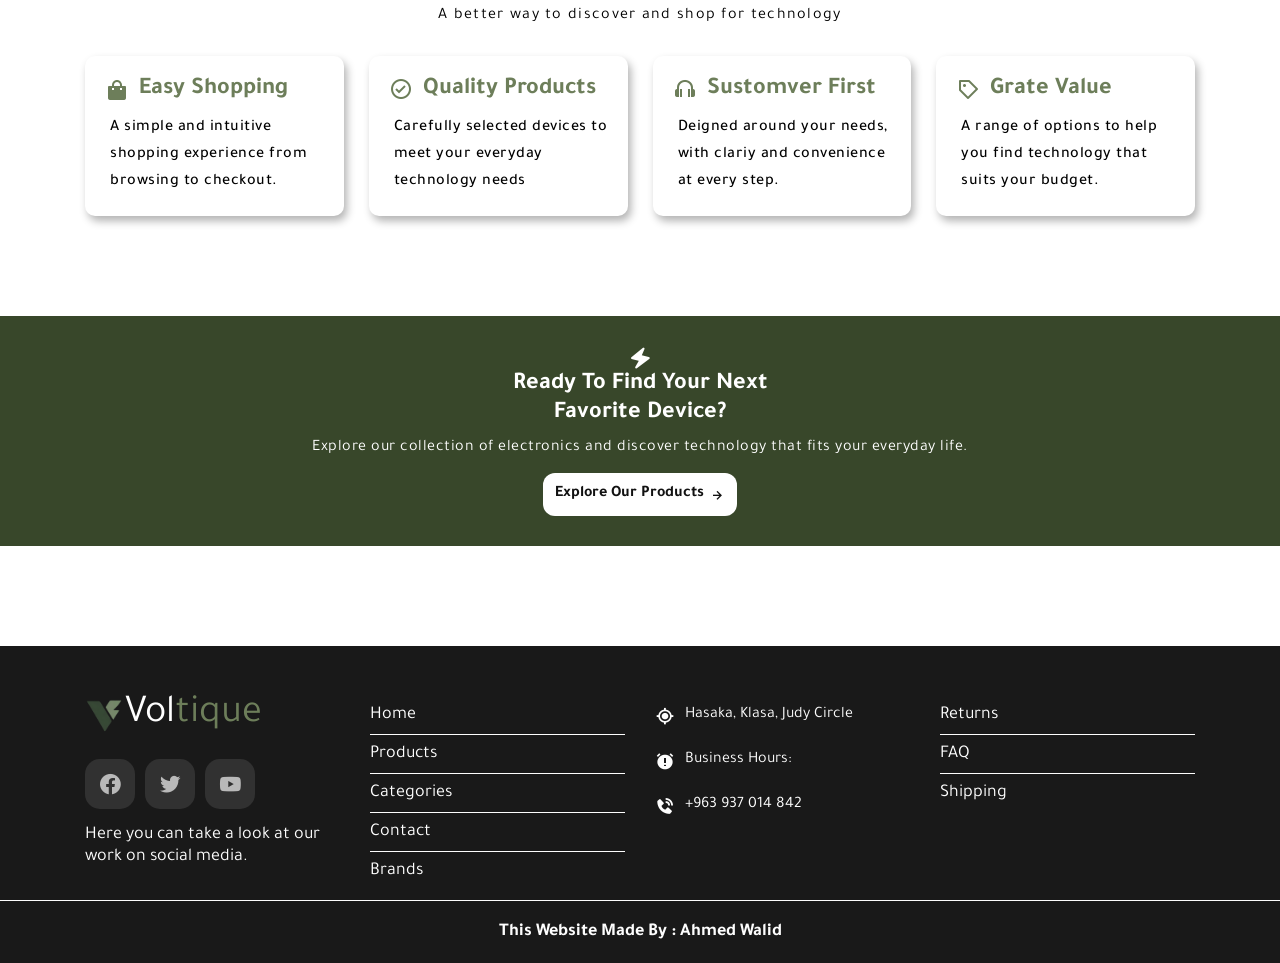
==== commit 7a0e2506: "working on translating the website" ====
--- a/pages/about.html
+++ b/pages/about.html
@@ -23,17 +23,30 @@
   </head>
   <body>
     <nav class="nav">
-      <div class="logo">
+      <div class="logo" dir="ltr">
         <img src="../imgs/Voltique-logo.png" alt="" />Volti<span>que</span>
       </div>
       <ul class="links">
-        <li><a class="link" href="../index.html">Home</a></li>
-        <li><a class="link" href="products.html">Products</a></li>
-        <li><a class="link" href="categories.html">Categories</a></li>
-        <li><a class="link" href="about.html">About</a></li>
-        <li><a class="link" href="contact.html">Contact</a></li>
+        <li><a class="link" href="../index.html" data-i18n="home">Home</a></li>
+        <li>
+          <a class="link" href="products.html" data-i18n="products">Products</a>
+        </li>
+        <li>
+          <a class="link" href="categories.html" data-i18n="categories"
+            >Categories</a
+          >
+        </li>
+        <li>
+          <a class="link" href="about.html" data-i18n="about">About</a>
+        </li>
+        <li>
+          <a class="link" href="contact.html" data-i18n="contact">Contact</a>
+        </li>
       </ul>
       <div class="nav-icons">
+        <button type="button" class="language-toggle" id="language-toggle">
+          AR
+        </button>
         <a href="wishlist.html" class="favorite-link">
           <i class="bx bx-heart-circle wishlist-icon"></i>
         </a>
@@ -42,7 +55,7 @@
           <span class="cart-count">0</span>
         </a>
         <i class="bx bx-menu menu-icon"></i>
-        <a href="login.html" class="log-in">Log In</a>
+        <a href="login.html" class="log-in" data-i18n="login">Log In</a>
       </div>
     </nav>
     <!-- Our Story Section  -->
@@ -171,7 +184,7 @@
     </section>
     <section class="final-call">
       <i class="bx bxs-zap final-call-icon"></i>
-      <h1>Ready To Find Your Next<br>Favorite Device?</h1>
+      <h1>Ready To Find Your Next<br />Favorite Device?</h1>
       <p>
         Explore our collection of electronics and discover technology that fits
         your everyday life.
@@ -183,7 +196,7 @@
     <footer class="footer" id="about">
       <div class="container">
         <div class="column">
-          <div class="footer-logo">
+          <div class="footer-logo" dir="ltr">
             <img src="../imgs/Voltique-logo.png" alt="" />Vol<span>tique</span>
           </div>
           <ul class="social">
@@ -203,35 +216,41 @@
               </a>
             </li>
           </ul>
-          <p>Here you can take a look at our work on social media.</p>
+          <p data-i18n="homeContactFooterTitle">
+            Here you can take a look at our work on social media.
+          </p>
         </div>
         <div class="column">
           <ul class="links">
             <li>
-              <a href="../index.html">Home</a>
-            </li>
-            <li>
-              <a href="products.html">Products</a>
-            </li>
-            <li>
-              <a href="categories.html">Categories</a>
-            </li>
-            <li>
-              <a href="contact.html">Contact</a>
-            </li>
-            <li>
-              <a href="#">Brands</a>
+              <a href="../index.html" data-i18n="home">Home</a>
+            </li>
+            <li>
+              <a href="products.html" data-i18n="products">Products</a>
+            </li>
+            <li>
+              <a href="categories.html" data-i18n="categories">Categories</a>
+            </li>
+            <li>
+              <a href="contact.html" data-i18n="contact">Contact</a>
+            </li>
+            <li>
+              <a href="#" data-i18n="brandsSlider">Brands</a>
             </li>
           </ul>
         </div>
         <div class="column">
           <div class="line">
             <i class="bx bx-current-location"></i>
-            <div class="info">Hasaka, Klasa, Around Judy Circle</div>
+            <div class="info" data-i18n="homeFooterLocation">
+              Hasaka, Klasa, Judy Circle
+            </div>
           </div>
           <div class="line">
             <i class="bx bxs-alarm-exclamation"></i>
-            <div class="info">Business Hours: 8:00 AM - 3:00 PM</div>
+            <div class="info" data-i18n="homeFooterAlarm">
+              Business Hours: 8:00 AM - 3:00 PM
+            </div>
           </div>
           <div class="line">
             <i class="bx bxs-phone-call"></i>
@@ -243,22 +262,24 @@
         <div class="column">
           <ul class="links">
             <li>
-              <a href="#">Returns</a>
-            </li>
-            <li>
-              <a href="#">FAQ</a>
-            </li>
-            <li>
-              <a href="cart.html">Shipping</a>
+              <a href="#" data-i18n="homeFooterReturns">Returns</a>
+            </li>
+            <li>
+              <a href="#" data-i18n="homeFooterFaq">FAQ</a>
+            </li>
+            <li>
+              <a href="pages/cart.html" data-i18n="homeFooterShipping"
+                >Shipping</a
+              >
             </li>
           </ul>
         </div>
       </div>
-      <div class="made-by">
-        This Website Made By : &LeftDoubleBracket; Ahmed Walid
-        &RightDoubleBracket;
+      <div class="made-by" data-i18n="footerMadeBy">
+        This Website Made By : Ahmed Walid
       </div>
     </footer>
+    <script src="../js/translations.js"></script>
     <script src="../js/main.js"></script>
   </body>
 </html>
--- a/css/style.css
+++ b/css/style.css
@@ -120,6 +120,8 @@
   display: flex;
   justify-content: center;
   align-items: center;
+  direction: ltr;
+  unicode-bidi: isolate;
 }
 .nav .logo span {
   color: var(--sage);
@@ -142,7 +144,7 @@
   font-size: 20px;
   font-weight: 500;
   color: black;
-  padding: 0 30px;
+  padding: 0 20px;
   overflow: hidden;
 }
 @media (min-width: 769px) {
@@ -172,6 +174,22 @@
   height: 70px;
   gap: 20px;
 }
+.language-toggle {
+  border: 2px solid var(--dark-green);
+  background-color: transparent;
+  color: var(--dark-green);
+  padding: 2px 8px;
+  border-radius: 6px;
+  font-family: inherit;
+  font-size: 16px;
+  font-weight: 600;
+  cursor: pointer;
+  transition: 0.3s ease;
+}
+.language-toggle:hover {
+  background-color: var(--dark-green);
+  color: #fff;
+}
 .nav-icons .log-in {
   display: flex;
   justify-content: center;
@@ -231,6 +249,10 @@
   .nav .logo img {
     width: 30px;
     height: 30px;
+  }
+  .language-toggle {
+    font-size: 14px;
+    padding: 0px 6px;
   }
   .nav-icons a i {
     font-size: 20px;
@@ -424,6 +446,9 @@
   background-color: var(--dark-green);
   box-shadow: 5px 8px 12px rgba(0 0 0 / 0.4);
 }
+.hero-content a span {
+  font-weight: 500;
+}
 .hero-content a i {
   margin-left: 5px;
 }
@@ -546,15 +571,6 @@
   font-size: 20px;
   font-weight: 700;
 }
-.product-info .rate {
-  font-size: 18px;
-  display: flex;
-  align-items: center;
-  gap: 5px;
-}
-.product-info .rate i {
-  color: orange;
-}
 .product-card .feature-product-link-div {
   display: flex;
   justify-content: flex-start;
@@ -568,7 +584,7 @@
   gap: 5px;
   padding: 10px;
   border-radius: 15px;
-  background-color:#e6e6e6;
+  background-color: #e6e6e6;
   color: var(--black);
   font-size: 16px;
   font-weight: 500;
@@ -579,6 +595,9 @@
   background-color: var(--sage);
   color: white;
 }
+html[dir="rtl"] .feature-product-link i {
+  transform: rotate(180deg);
+}
 .feature-product-link:hover i {
   animation: arrow-move 1s linear infinite;
 }
@@ -589,6 +608,21 @@
   }
   50% {
     transform: translateX(5px);
+  }
+}
+
+/* RTL Animation */
+
+html[dir="rtl"] .feature-product-link:hover i {
+  animation: arrow-move-rtl 1s linear infinite;
+}
+@keyframes arrow-move-rtl {
+  0%,
+  100% {
+    transform: rotate(180deg) translateX(0);
+  }
+  50% {
+    transform: rotate(180deg) translateX(5px);
   }
 }
 
@@ -640,8 +674,8 @@
   height: 250px;
   overflow: hidden;
 }
-@media(max-width:768px){
-  .categories .card-img{
+@media (max-width: 768px) {
+  .categories .card-img {
     height: 320px;
   }
 }
@@ -745,6 +779,7 @@
 .brands-track {
   display: flex;
   width: max-content;
+  gap: 30px;
   animation: scrollBrands 20s linear infinite;
 }
 
@@ -784,7 +819,7 @@
   }
 
   to {
-    transform: translateX(-50%);
+    transform: translateX(calc(-50% - 15px));
   }
 }
 /* end brands section  */
@@ -874,11 +909,17 @@
 }
 .footer .footer-logo {
   display: flex;
-  justify-content: center;
+  justify-content: flex-start;
   align-items: center;
   color: white;
   font-size: 40px;
   margin: -5px 0 20px;
+  direction: ltr;
+  unicode-bidi: isolate;
+}
+
+html[dir="rtl"] .footer .footer-logo {
+  justify-content: flex-end;
 }
 .footer-logo img {
   width: 40px;
@@ -886,11 +927,6 @@
 }
 .footer .footer-logo span {
   color: var(--sage);
-}
-@media (min-width: 769px) {
-  .footer .footer-logo {
-    justify-content: flex-start;
-  }
 }
 .footer .column p {
   color: var(--white);
@@ -935,26 +971,15 @@
 .footer .column .links li:not(:last-child) {
   border-bottom: 1px solid var(--white);
 }
-.footer .column .links li:hover {
-  padding-left: 10px;
-}
-.footer .column .links li:hover a,
-.footer .column .links li:hover a::before {
-  color: var(--sage);
-}
 .footer .column .links li a {
   color: white;
   transition: 0.3s;
   position: relative;
   font-size: 18px;
 }
-
-.footer .column .links li a::before {
-  content: ">";
-  font-weight: 900;
-  margin-right: 20px;
-  color: var(--white);
-  transition: 0.3s ease;
+.footer .column .links li:hover a {
+  color: var(--sage);
+  padding-left: 15px;
 }
 
 .footer .column .line {
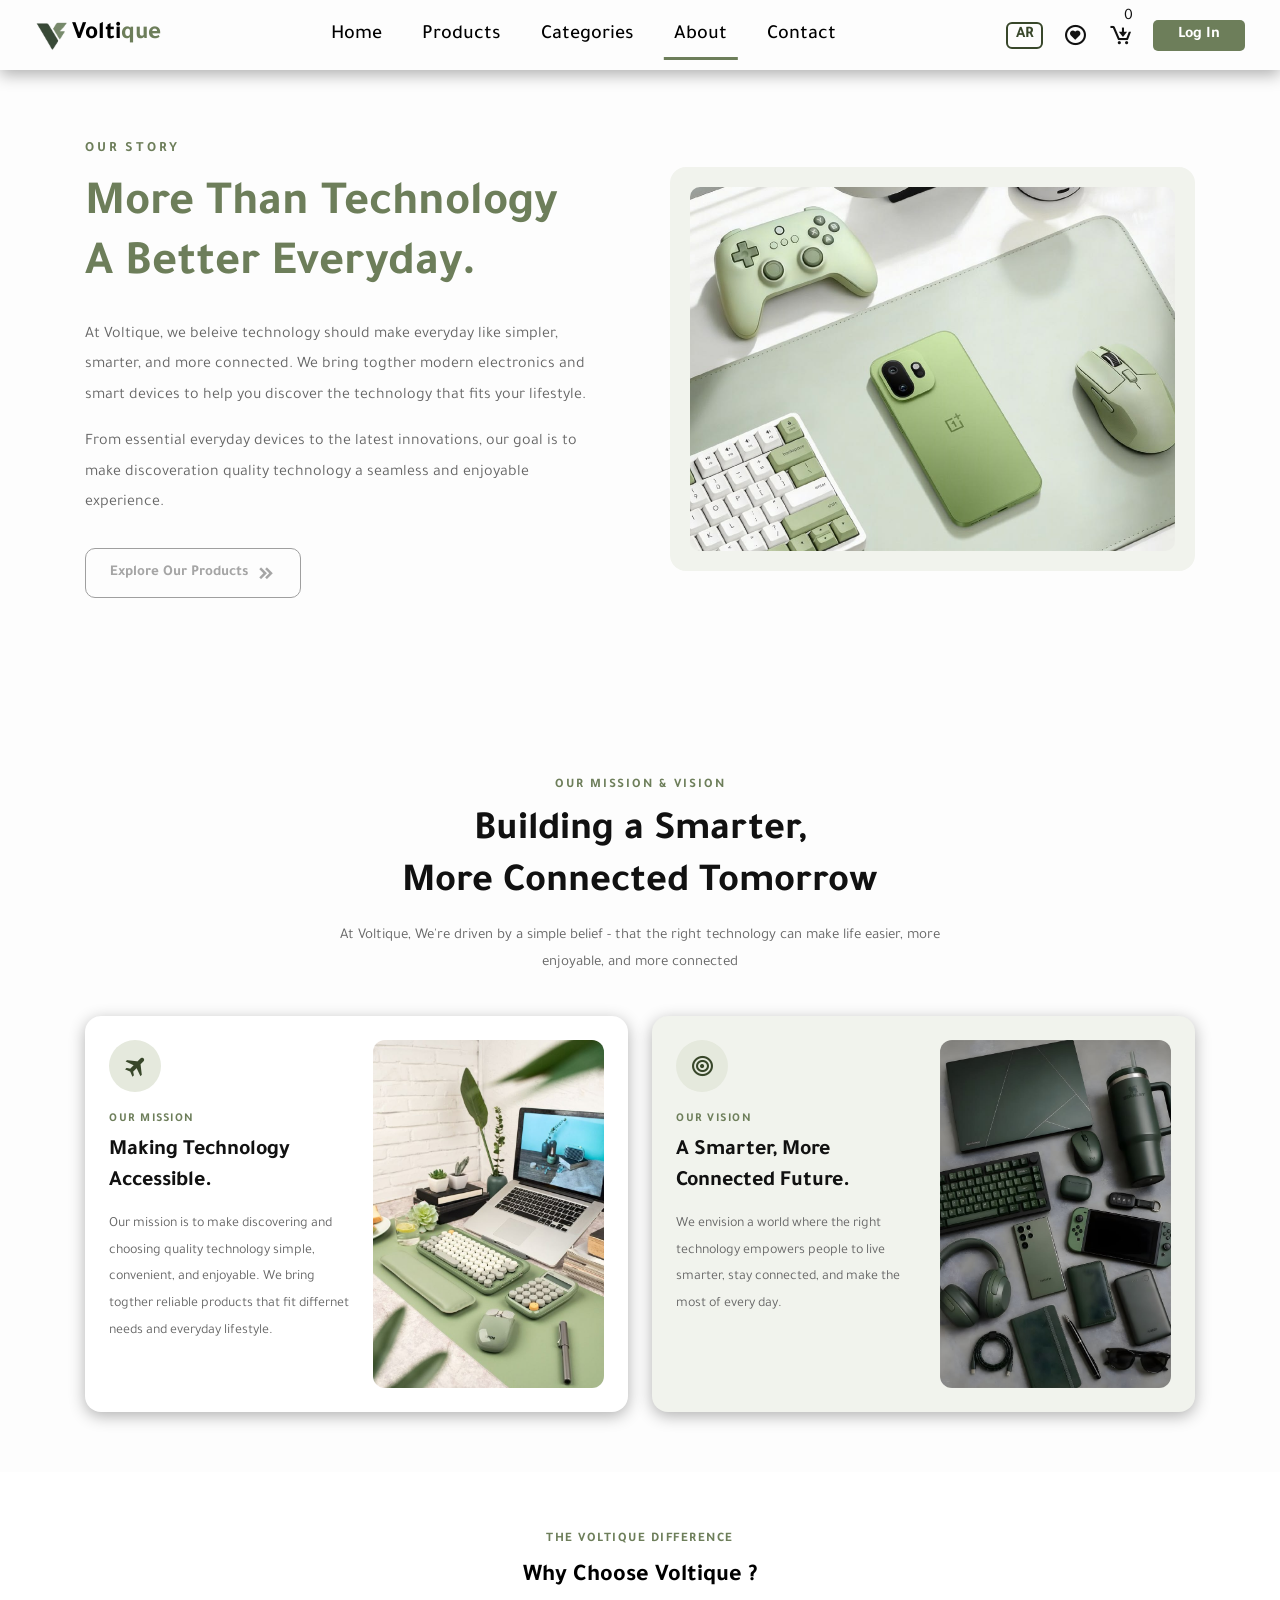
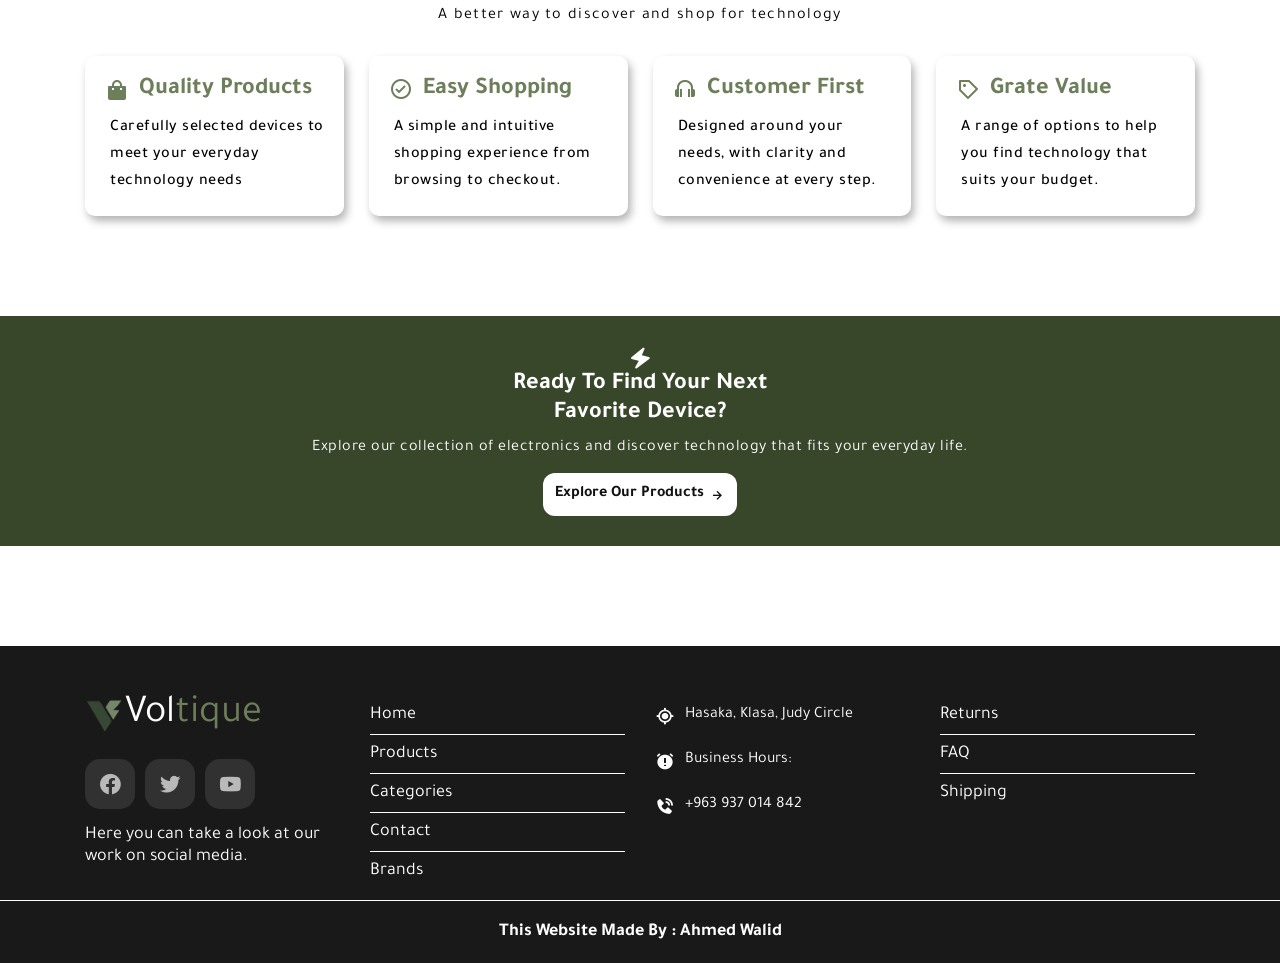
==== commit 9585e9b1: "finish about us page" ====
--- a/pages/about.html
+++ b/pages/about.html
@@ -62,23 +62,27 @@
     <section id="our-story" class="our-story section-padding">
       <div class="container">
         <div class="sotry-content reveal reveal-left">
-          <span class="section-subtitle">OUR STORY</span>
+          <span class="section-subtitle" data-i18n="aboutStorySubTitle"
+            >OUR STORY</span
+          >
           <h1 class="story-title">
-            More Than Technology. <span>A Better Everyday.</span>
+            <span data-i18n="aboutStoryTitle">More Than Technology</span>
+            <span data-i18n="aboutStorySpan">A Better Everyday.</span>
           </h1>
-          <p class="story-description">
+          <p class="story-description" data-i18n="aboutStoryDescription1">
             At Voltique, we beleive technology should make everyday like
             simpler, smarter, and more connected. We bring togther modern
             electronics and smart devices to help you discover the technology
             that fits your lifestyle.
           </p>
-          <p class="story-description">
+          <p class="story-description" data-i18n="aboutStoryDescription2">
             From essential everyday devices to the latest innovations, our goal
             is to make discoveration quality technology a seamless and enjoyable
             experience.
           </p>
           <a href="products.html" class="story-btn"
-            >Explore Our Products <i class="bx bxs-chevrons-right"></i
+            ><span data-i18n="aboutStoryExploreBtn">Explore Our Products</span>
+            <i class="bx bxs-chevrons-right"></i
           ></a>
         </div>
         <div class="story-img reveal reveal-right">
@@ -91,12 +95,14 @@
     </section>
     <section class="our-vision-mission">
       <div class="ourVision-content">
-        <span class="ourVision-subtitle">OUR MISSION & VISION</span>
+        <span class="ourVision-subtitle" data-i18n="aboutOurVisionSubTitle"
+          >OUR MISSION & VISION</span
+        >
         <h2 class="ourVision-title">
-          Building a Smarter, <br />
-          More Connected Tomorrow
+          <span data-i18n="aboutOurVisionTitle">Building a Smarter,</span>
+          <span data-i18n="aboutOurVisionSpan">More Connected Tomorrow</span>
         </h2>
-        <p class="ourVision-description">
+        <p class="ourVision-description" data-i18n="aboutOurVisionDescription">
           At Voltique, We're driven by a simple belief - that the right
           technology can make life easier, more enjoyable, and more connected.
         </p>
@@ -105,9 +111,16 @@
         <div class="left">
           <div class="left-content">
             <div class="ourVision-icon"><i class="bx bxs-plane-alt"></i></div>
-            <span class="left-subtitle">OUR MISSION</span>
-            <h2 class="left-title">Making Technology Accessible.</h2>
-            <p class="left-description">
+            <span class="left-subtitle" data-i18n="aboutOurVisionLeftSubTitle"
+              >OUR MISSION</span
+            >
+            <h2 class="left-title" data-i18n="aboutOurVisionLeftTitle">
+              Making Technology Accessible.
+            </h2>
+            <p
+              class="left-description"
+              data-i18n="aboutOurVisionLeftDescription"
+            >
               Our mission is to make discovering and choosing quality technology
               simple, convenient, and enjoyable. We bring togther reliable
               products that fit differnet needs and everyday lifestyle.
@@ -120,9 +133,16 @@
         <div class="right">
           <div class="right-content">
             <div class="ourVision-icon"><i class="bx bx-bullseye"></i></div>
-            <span class="right-subtitle">OUR VISION</span>
-            <h2 class="right-title">A Smarter, More Connected Future.</h2>
-            <p class="right-description">
+            <span class="right-subtitle" data-i18n="aboutOurVisionRightSubTitle"
+              >OUR VISION</span
+            >
+            <h2 class="right-title" data-i18n="aboutOurVisionRightTitle">
+              A Smarter, More Connected Future.
+            </h2>
+            <p
+              class="right-description"
+              data-i18n="aboutOurVisionRightDescription"
+            >
               We envision a world where the right technology empowerss people to
               live smarter, stay connected, and make the most of every day.
             </p>
@@ -135,18 +155,26 @@
     </section>
     <section class="chooseUs">
       <div class="choose-content">
-        <p class="choose-subtitle">THE VOLTIQUE DIFFERENCE</p>
-        <h1 class="choose-title">Why Choose Voltique ?</h1>
-        <p class="choose-description">
+        <p class="choose-subtitle" data-i18n="aboutChooseUsSubTitle">
+          THE VOLTIQUE DIFFERENCE
+        </p>
+        <h1 class="choose-title" data-i18n="aboutChooseUsTitle">
+          Why Choose Voltique ?
+        </h1>
+        <p class="choose-description" data-i18n="aboutChooseUsDescription">
           A better way to discover and shop for technology
         </p>
       </div>
       <div class="container">
         <div class="choose-box">
           <h2 class="choose-box-title">
-            <i class="bx bxs-shopping-bag"></i> Easy Shopping
+            <i class="bx bxs-shopping-bag"></i>
+            <span data-i18n="aboutChooseUsQualityTitle">Easy Shopping</span>
           </h2>
-          <p class="choose-box-description">
+          <p
+            class="choose-box-description"
+            data-i18n="aboutChooseUsQualityDescription"
+          >
             A simple and intuitive shopping experience from browsing to
             checkout.
           </p>
@@ -154,18 +182,26 @@
 
         <div class="choose-box">
           <h2 class="choose-box-title">
-            <i class="bx bx-check-circle"></i>Quality Products
+            <i class="bx bx-check-circle"></i>
+            <span data-i18n="aboutChooseUsShoppingTitle">Quality Products</span>
           </h2>
-          <p class="choose-box-description">
+          <p
+            class="choose-box-description"
+            data-i18n="aboutChooseUsShoppingDescription"
+          >
             Carefully selected devices to meet your everyday technology needs
           </p>
         </div>
 
         <div class="choose-box">
           <h2 class="choose-box-title">
-            <i class="bx bx-headphone"></i> Sustomver First
+            <i class="bx bx-headphone"></i>
+            <span data-i18n="aboutChooseUsCostomerTitle">Customer First</span>
           </h2>
-          <p class="choose-box-description">
+          <p
+            class="choose-box-description"
+            data-i18n="aboutChooseUsCostmoerDescription"
+          >
             Deigned around your needs, with clariy and convenience at every
             step.
           </p>
@@ -173,9 +209,13 @@
 
         <div class="choose-box">
           <h2 class="choose-box-title">
-            <i class="bx bx-purchase-tag"></i> Grate Value
+            <i class="bx bx-purchase-tag"></i>
+            <span data-i18n="aboutChooseUsValueTitle">Grate Value</span>
           </h2>
-          <p class="choose-box-description">
+          <p
+            class="choose-box-description"
+            data-i18n="aboutChooseUsValueDescription"
+          >
             A range of options to help you find technology that suits your
             budget.
           </p>
@@ -184,13 +224,15 @@
     </section>
     <section class="final-call">
       <i class="bx bxs-zap final-call-icon"></i>
-      <h1>Ready To Find Your Next<br />Favorite Device?</h1>
-      <p>
+      <h1>
+        <span data-i18n="aboutReadyTitle">Ready To Find Your Next</span> <span data-i18n="aboutReadySpan">Favorite Device?</span>
+      </h1>
+      <p data-i18n="aboutReadyDescription">
         Explore our collection of electronics and discover technology that fits
         your everyday life.
       </p>
-      <a href="products.html"
-        >Explore Our Products <i class="bx bx-right-arrow-alt"></i
+      <a class="final-call-btn" href="products.html"
+        ><span data-i18n="aboutReadyBtn">Explore Our Products</span> <i class="bx bx-right-arrow-alt"></i
       ></a>
     </section>
     <footer class="footer" id="about">
--- a/css/style.css
+++ b/css/style.css
@@ -925,6 +925,16 @@
   width: 40px;
   height: 40px;
 }
+@media(max-width:768px){
+  .footer .footer-logo{
+    justify-content: center;
+  }
+}
+@media(max-width:768px){
+  html[dir="rtl"] .footer .footer-logo{
+    justify-content: center;
+  }
+}
 .footer .footer-logo span {
   color: var(--sage);
 }
--- a/css/about.css
+++ b/css/about.css
@@ -60,6 +60,9 @@
   font-size: 20px;
   transition: transform 0.3s ease;
 }
+html[dir="rtl"] .story-btn i {
+  transform: rotate(180deg);
+}
 .story-btn:hover {
   background-color: transparent;
   color: #38472a;
@@ -76,6 +79,19 @@
   }
   50% {
     transform: translateX(5px);
+  }
+}
+html[dir="rtl"] .story-btn:hover i {
+  transform: translateX(4px);
+  animation: arrow-move-rtl 0.7s linear infinite;
+}
+@keyframes arrow-move-rtl {
+  0%,
+  100% {
+    transform: translateX(0) rotate(180deg);
+  }
+  50% {
+    transform: translateX(-5px) rotate(180deg);
   }
 }
 .story-img {
@@ -92,9 +108,9 @@
   object-fit: cover;
 }
 
-@media(max-width:991px){
-  .our-story{
-   padding: 140px 0 0;
+@media (max-width: 991px) {
+  .our-story {
+    padding: 140px 0 0;
   }
 }
 
@@ -149,7 +165,8 @@
   font-weight: 700;
   letter-spacing: 2px;
 }
-.ourVision-content .ourVision-title {
+.ourVision-content .ourVision-title span{
+  display: block;
   margin: 0;
   color: #111111;
   font-size: clamp(28px, 3.5vw, 40px);
@@ -183,7 +200,7 @@
     transform 0.3s ease,
     background-color 0.3s ease,
     box-shadow 0.3s ease;
-    cursor: pointer;
+  cursor: pointer;
 }
 .our-vision-mission .right {
   background-color: #f1f3ed;
@@ -376,11 +393,11 @@
   letter-spacing: 1.3px;
 }
 
-@media(max-width:768px){
-  .choose-title{
+@media (max-width: 768px) {
+  .choose-title {
     font-size: 25px;
   }
-  .choose-description{
+  .choose-description {
     font-size: 15px;
   }
 }
@@ -429,17 +446,17 @@
   color: #fff;
 }
 
-@media(max-width:768px){
-  .choose-box{
+@media (max-width: 768px) {
+  .choose-box {
     text-align: center;
   }
-  .choose-box-title{
+  .choose-box-title {
     justify-content: center;
   }
 }
 
 /* Start Final Call  */
-.final-call{
+.final-call {
   width: 100%;
   display: flex;
   justify-content: center;
@@ -452,22 +469,25 @@
   margin-bottom: 100px;
 }
 
-.final-call-icon{
+.final-call-icon {
   font-size: 25px;
 }
-@media(max-width:768px){
-  .final-call-icon{
+@media (max-width: 768px) {
+  .final-call-icon {
     margin-bottom: 15px;
   }
 }
-.final-call h1{
+.final-call h1 {
   margin-bottom: 10px;
 }
-.final-call p{
+.final-call h1 span{
+  display: block;
+}
+.final-call p {
   letter-spacing: 0.5px;
   margin-bottom: 15px;
 }
-.final-call a{
+.final-call .final-call-btn {
   display: flex;
   justify-content: center;
   align-items: center;
@@ -477,10 +497,14 @@
   color: #111;
   font-weight: 600;
   border-radius: 12px;
-  transition: background-color 0.3s ease,
-  transform 0.3s ease;
-}
-.final-call a:hover{
+  transition:
+    background-color 0.3s ease,
+    transform 0.3s ease;
+}
+html[dir="rtl"] .final-call .final-call-btn i{
+  transform: rotate(180deg);
+}
+.final-call .final-call-btn:hover {
   background-color: #ddd;
   transform: translateY(-1px);
 }
